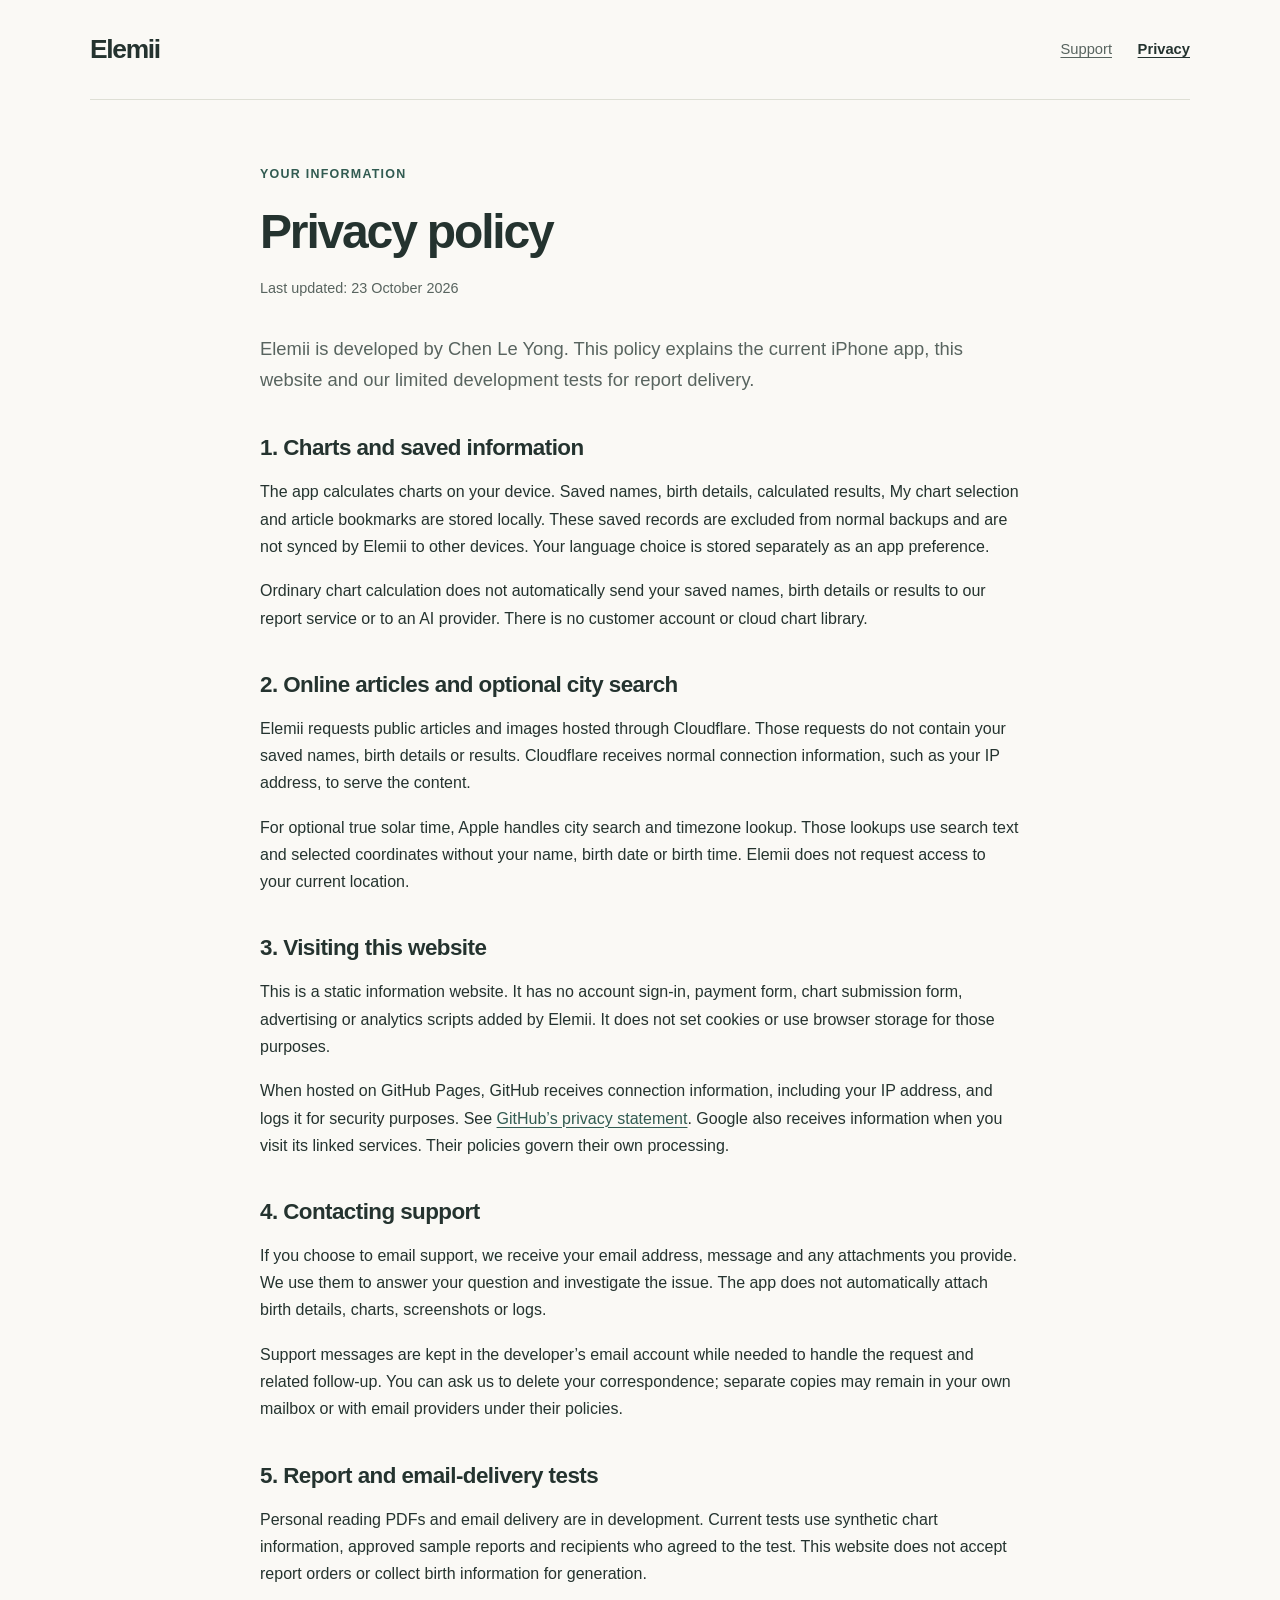
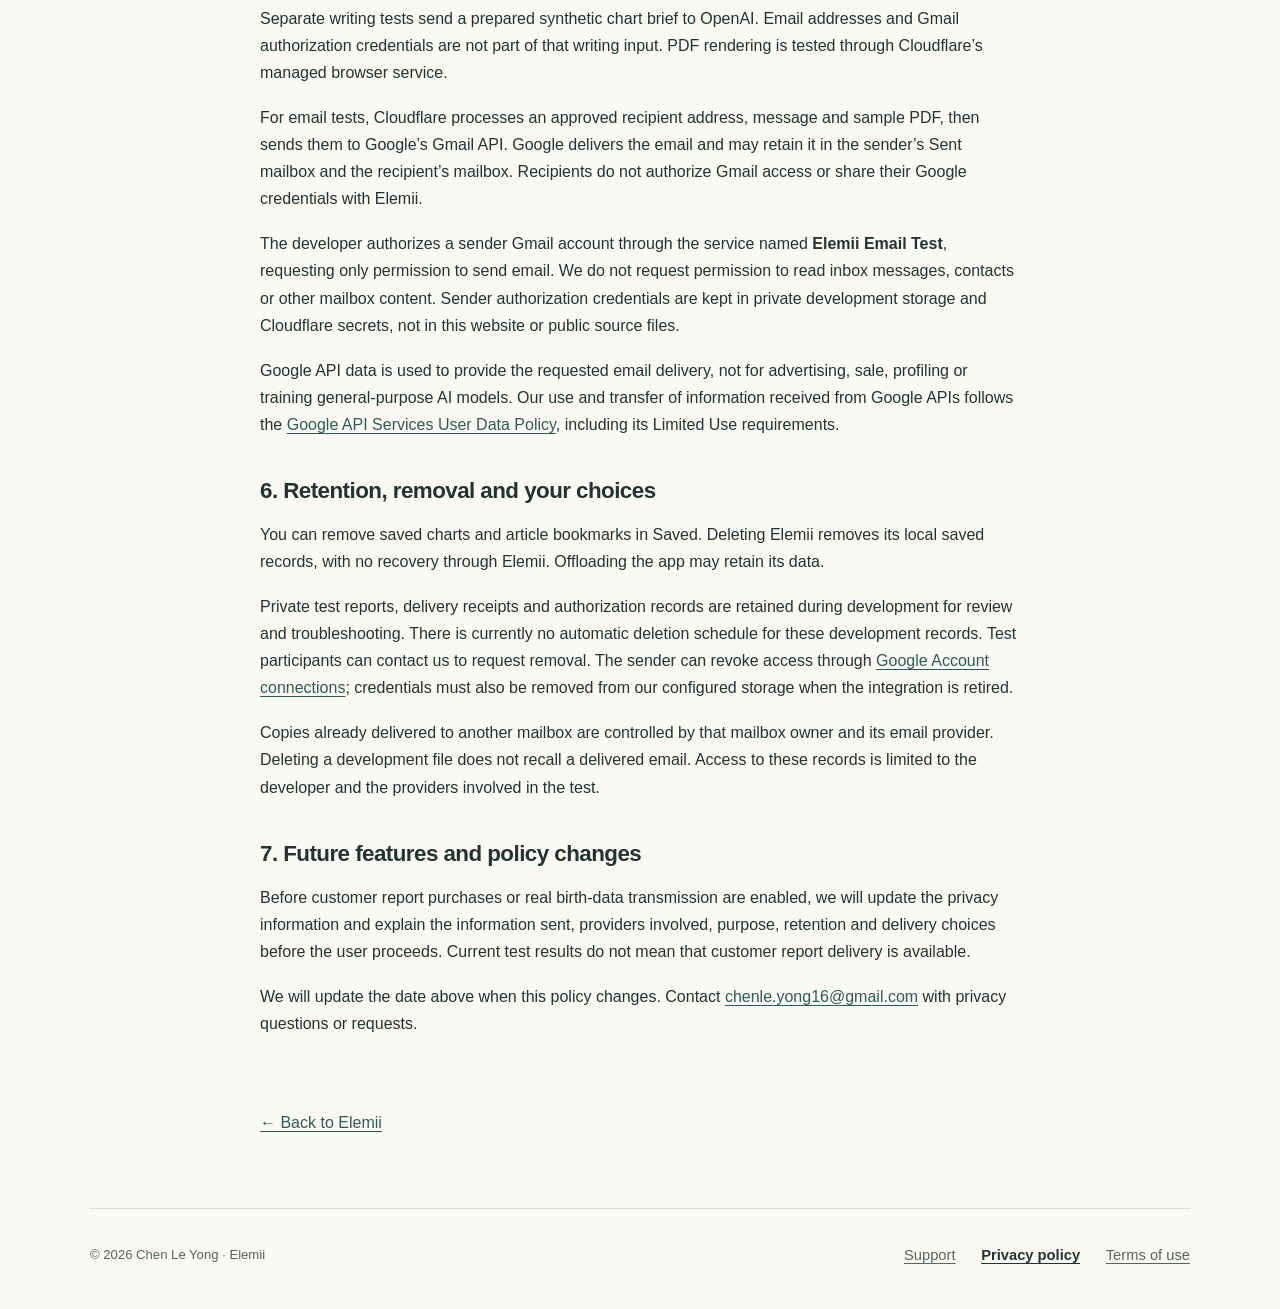
==== privacy.html @ 35e82c0c "Initial commit" ====
<!doctype html>
<html lang="en">
<head>
  <meta charset="utf-8">
  <meta name="viewport" content="width=device-width, initial-scale=1">
  <meta name="description" content="How Elemii handles local chart data, website visits, support messages and its development email-delivery tests.">
  <title>Privacy policy — Elemii</title>
  <link rel="stylesheet" href="styles.css">
</head>
<body>
  <a class="skip-link" href="#main">Skip to content</a>
  <header class="site-header"><a class="brand" href="index.html">Elemii</a><nav aria-label="Main navigation"><a href="support.html">Support</a><a href="privacy.html" aria-current="page">Privacy</a></nav></header>
  <main id="main" class="document">
    <p class="eyebrow">Your information</p><h1>Privacy policy</h1><p class="updated">Last updated: 23 October 2026</p>
    <p class="lead">Elemii is developed by Chen Le Yong. This policy explains the current iPhone app, this website and our limited development tests for report delivery.</p>
    <section><h2>1. Charts and saved information</h2><p>The app calculates charts on your device. Saved names, birth details, calculated results, My chart selection and article bookmarks are stored locally. These saved records are excluded from normal backups and are not synced by Elemii to other devices. Your language choice is stored separately as an app preference.</p><p>Ordinary chart calculation does not automatically send your saved names, birth details or results to our report service or to an AI provider. There is no customer account or cloud chart library.</p></section>
    <section><h2>2. Online articles and optional city search</h2><p>Elemii requests public articles and images hosted through Cloudflare. Those requests do not contain your saved names, birth details or results. Cloudflare receives normal connection information, such as your IP address, to serve the content.</p><p>For optional true solar time, Apple handles city search and timezone lookup. Those lookups use search text and selected coordinates without your name, birth date or birth time. Elemii does not request access to your current location.</p></section>
    <section><h2>3. Visiting this website</h2><p>This is a static information website. It has no account sign-in, payment form, chart submission form, advertising or analytics scripts added by Elemii. It does not set cookies or use browser storage for those purposes.</p><p>When hosted on GitHub Pages, GitHub receives connection information, including your IP address, and logs it for security purposes. See <a href="https://docs.github.com/en/site-policy/privacy-policies/github-general-privacy-statement">GitHub’s privacy statement</a>. Google also receives information when you visit its linked services. Their policies govern their own processing.</p></section>
    <section><h2>4. Contacting support</h2><p>If you choose to email support, we receive your email address, message and any attachments you provide. We use them to answer your question and investigate the issue. The app does not automatically attach birth details, charts, screenshots or logs.</p><p>Support messages are kept in the developer’s email account while needed to handle the request and related follow-up. You can ask us to delete your correspondence; separate copies may remain in your own mailbox or with email providers under their policies.</p></section>
    <section id="report-tests"><h2>5. Report and email-delivery tests</h2><p>Personal reading PDFs and email delivery are in development. Current tests use synthetic chart information, approved sample reports and recipients who agreed to the test. This website does not accept report orders or collect birth information for generation.</p><p>Separate writing tests send a prepared synthetic chart brief to OpenAI. Email addresses and Gmail authorization credentials are not part of that writing input. PDF rendering is tested through Cloudflare’s managed browser service.</p><p>For email tests, Cloudflare processes an approved recipient address, message and sample PDF, then sends them to Google’s Gmail API. Google delivers the email and may retain it in the sender’s Sent mailbox and the recipient’s mailbox. Recipients do not authorize Gmail access or share their Google credentials with Elemii.</p><p>The developer authorizes a sender Gmail account through the service named <strong>Elemii Email Test</strong>, requesting only permission to send email. We do not request permission to read inbox messages, contacts or other mailbox content. Sender authorization credentials are kept in private development storage and Cloudflare secrets, not in this website or public source files.</p><p>Google API data is used to provide the requested email delivery, not for advertising, sale, profiling or training general-purpose AI models. Our use and transfer of information received from Google APIs follows the <a href="https://developers.google.com/terms/api-services-user-data-policy">Google API Services User Data Policy</a>, including its Limited Use requirements.</p></section>
    <section><h2>6. Retention, removal and your choices</h2><p>You can remove saved charts and article bookmarks in Saved. Deleting Elemii removes its local saved records, with no recovery through Elemii. Offloading the app may retain its data.</p><p>Private test reports, delivery receipts and authorization records are retained during development for review and troubleshooting. There is currently no automatic deletion schedule for these development records. Test participants can contact us to request removal. The sender can revoke access through <a href="https://myaccount.google.com/connections">Google Account connections</a>; credentials must also be removed from our configured storage when the integration is retired.</p><p>Copies already delivered to another mailbox are controlled by that mailbox owner and its email provider. Deleting a development file does not recall a delivered email. Access to these records is limited to the developer and the providers involved in the test.</p></section>
    <section><h2>7. Future features and policy changes</h2><p>Before customer report purchases or real birth-data transmission are enabled, we will update the privacy information and explain the information sent, providers involved, purpose, retention and delivery choices before the user proceeds. Current test results do not mean that customer report delivery is available.</p><p>We will update the date above when this policy changes. Contact <a href="mailto:chenle.yong16@gmail.com">chenle.yong16@gmail.com</a> with privacy questions or requests.</p></section>
    <a class="back-link" href="index.html">← Back to Elemii</a>
  </main>
  <footer class="site-footer"><span>© 2026 Chen Le Yong · Elemii</span><nav aria-label="Footer"><a href="support.html">Support</a><a href="privacy.html" aria-current="page">Privacy policy</a><a href="terms.html">Terms of use</a></nav></footer>
</body>
</html>
---- styles.css ----
:root {
  color-scheme: light;
  --paper: #faf9f5;
  --ink: #24332f;
  --muted: #58645f;
  --line: #dedfd5;
  --accent: #315b51;
  --tint: #eef1e9;
}
* { box-sizing: border-box; }
html { scroll-padding-top: 2rem; }
body { margin: 0; background: var(--paper); color: var(--ink); font: 1rem/1.7 -apple-system, BlinkMacSystemFont, "Segoe UI", sans-serif; }
a { color: var(--accent); text-underline-offset: .2em; text-decoration-thickness: 1px; }
a:hover { text-decoration-thickness: 2px; }
a:focus-visible { outline: 3px solid var(--accent); outline-offset: 5px; border-radius: 3px; }
.site-header, main, .site-footer { width: min(1100px, calc(100% - 4rem)); margin-inline: auto; }
.site-header { display: flex; align-items: center; justify-content: space-between; min-height: 100px; gap: 1.5rem; border-bottom: 1px solid var(--line); }
.brand { display: inline-flex; align-items: center; gap: 1.1rem; color: var(--ink); font-size: 1.65rem; font-weight: 650; letter-spacing: -.05em; text-decoration: none; }
nav { display: flex; align-items: center; flex-wrap: wrap; gap: 1.6rem; }
nav a { display: inline-flex; align-items: center; min-height: 44px; color: var(--muted); font-size: .92rem; }
nav a[aria-current="page"] { color: var(--ink); font-weight: 650; }
.element-dots { display: flex; gap: 4px; }
.element-dots i { width: 7px; height: 7px; border-radius: 50%; background: #68866b; }
.element-dots i:nth-child(2) { background: #bc6960; }
.element-dots i:nth-child(3) { background: #b29154; }
.element-dots i:nth-child(4) { background: #959fa7; }
.element-dots i:nth-child(5) { background: #5c7f9e; }
.hero { padding: 6rem 0; max-width: 870px; }
.eyebrow { color: var(--accent); font-size: .78rem; font-weight: 650; letter-spacing: .1em; text-transform: uppercase; }
h1, h2, h3 { line-height: 1.2; text-wrap: balance; }
h1 { margin: 1rem 0 1.5rem; font-size: clamp(2.3rem, 5.1vw, 4rem); font-weight: 550; letter-spacing: -.045em; }
h2 { font-size: clamp(1.45rem, 2.5vw, 2rem); font-weight: 550; letter-spacing: -.025em; }
h3 { font-size: 1.18rem; font-weight: 600; }
p { margin: 0 0 1.1rem; }
.lead { max-width: 710px; color: var(--muted); font-size: 1.15rem; }
.button { display: inline-flex; justify-content: center; align-items: center; gap: 1.5rem; min-height: 48px; padding: .7rem 1.3rem; margin-top: .8rem; border: 1px solid var(--accent); border-radius: 8px; background: var(--accent); color: white; font-size: .94rem; font-weight: 550; text-decoration: none; }
.button:hover { background: #24473f; }
.button.secondary { margin: 0; background: transparent; color: var(--accent); }
.button.secondary:hover { background: #e3e8dc; }
main > section { margin-bottom: 4rem; }
.cards { display: grid; grid-template-columns: repeat(3, 1fr); gap: 1rem; margin-top: 2rem; }
.card { padding: 1.7rem; border: 1px solid var(--line); border-radius: 12px; background: #fffefa; }
.card p { margin-bottom: 0; color: var(--muted); font-size: .96rem; }
.number { color: var(--accent); font-size: .8rem; letter-spacing: .06em; }
.note { padding: 2rem 2.3rem; border-radius: 12px; background: var(--tint); }
.note h2 { margin-top: 0; }
.note p:last-child { margin-bottom: 0; }
.split { display: grid; grid-template-columns: 1fr 1.5fr; gap: 3.5rem; padding-block: 1rem; }
.split h2 { margin-top: .6rem; }
.split > div:last-child { padding-top: 1rem; }
.contact-strip { display: flex; justify-content: space-between; align-items: center; gap: 2rem; padding: 2rem 0; border-top: 1px solid var(--line); }
.contact-strip h2 { margin-top: 0; margin-bottom: .5rem; }
.contact-strip p { margin-bottom: 0; color: var(--muted); }
.site-footer { display: flex; justify-content: space-between; align-items: center; flex-wrap: wrap; gap: 1rem; padding-block: 1.5rem 2rem; border-top: 1px solid var(--line); font-size: .82rem; color: var(--muted); }
.document { max-width: 760px; padding-block: 4rem; }
.document h1 { font-size: clamp(2.3rem, 5vw, 3rem); }
.document section { margin-block: 2.5rem; }
.document h2 { font-size: 1.4rem; margin-bottom: 1rem; }
.document .note { margin-block: 2rem; }
.updated { color: var(--muted); font-size: .9rem; margin-top: -.5rem; margin-bottom: 2rem; }
.email-link { font-size: 1.15rem; overflow-wrap: anywhere; }
.back-link { display: inline-block; margin-top: 1.5rem; padding-block: .5rem; }
.skip-link { position: absolute; top: -100px; left: 1rem; padding: .7rem 1rem; background: white; z-index: 2; }
.skip-link:focus { top: 1rem; }
@media (max-width: 700px) {
  .site-header, main, .site-footer { width: calc(100% - 2.5rem); }
  .site-header { min-height: 84px; gap: .75rem; }
  .brand { gap: .7rem; font-size: 1.4rem; }
  .site-header nav { gap: 1rem; }
  .hero { padding: 3.5rem 0 2rem; }
  .cards, .split { grid-template-columns: 1fr; }
  .split { gap: .3rem; }
  .card { padding: 1.4rem; }
  .note { padding: 1.5rem; }
  main > section { margin-bottom: 2.5rem; }
  .contact-strip { align-items: flex-start; flex-direction: column; gap: 1rem; }
  .document { padding-block: 2.5rem; }
  .site-footer { align-items: flex-start; flex-direction: column; }
  .site-footer nav { gap: 1.2rem; }
}
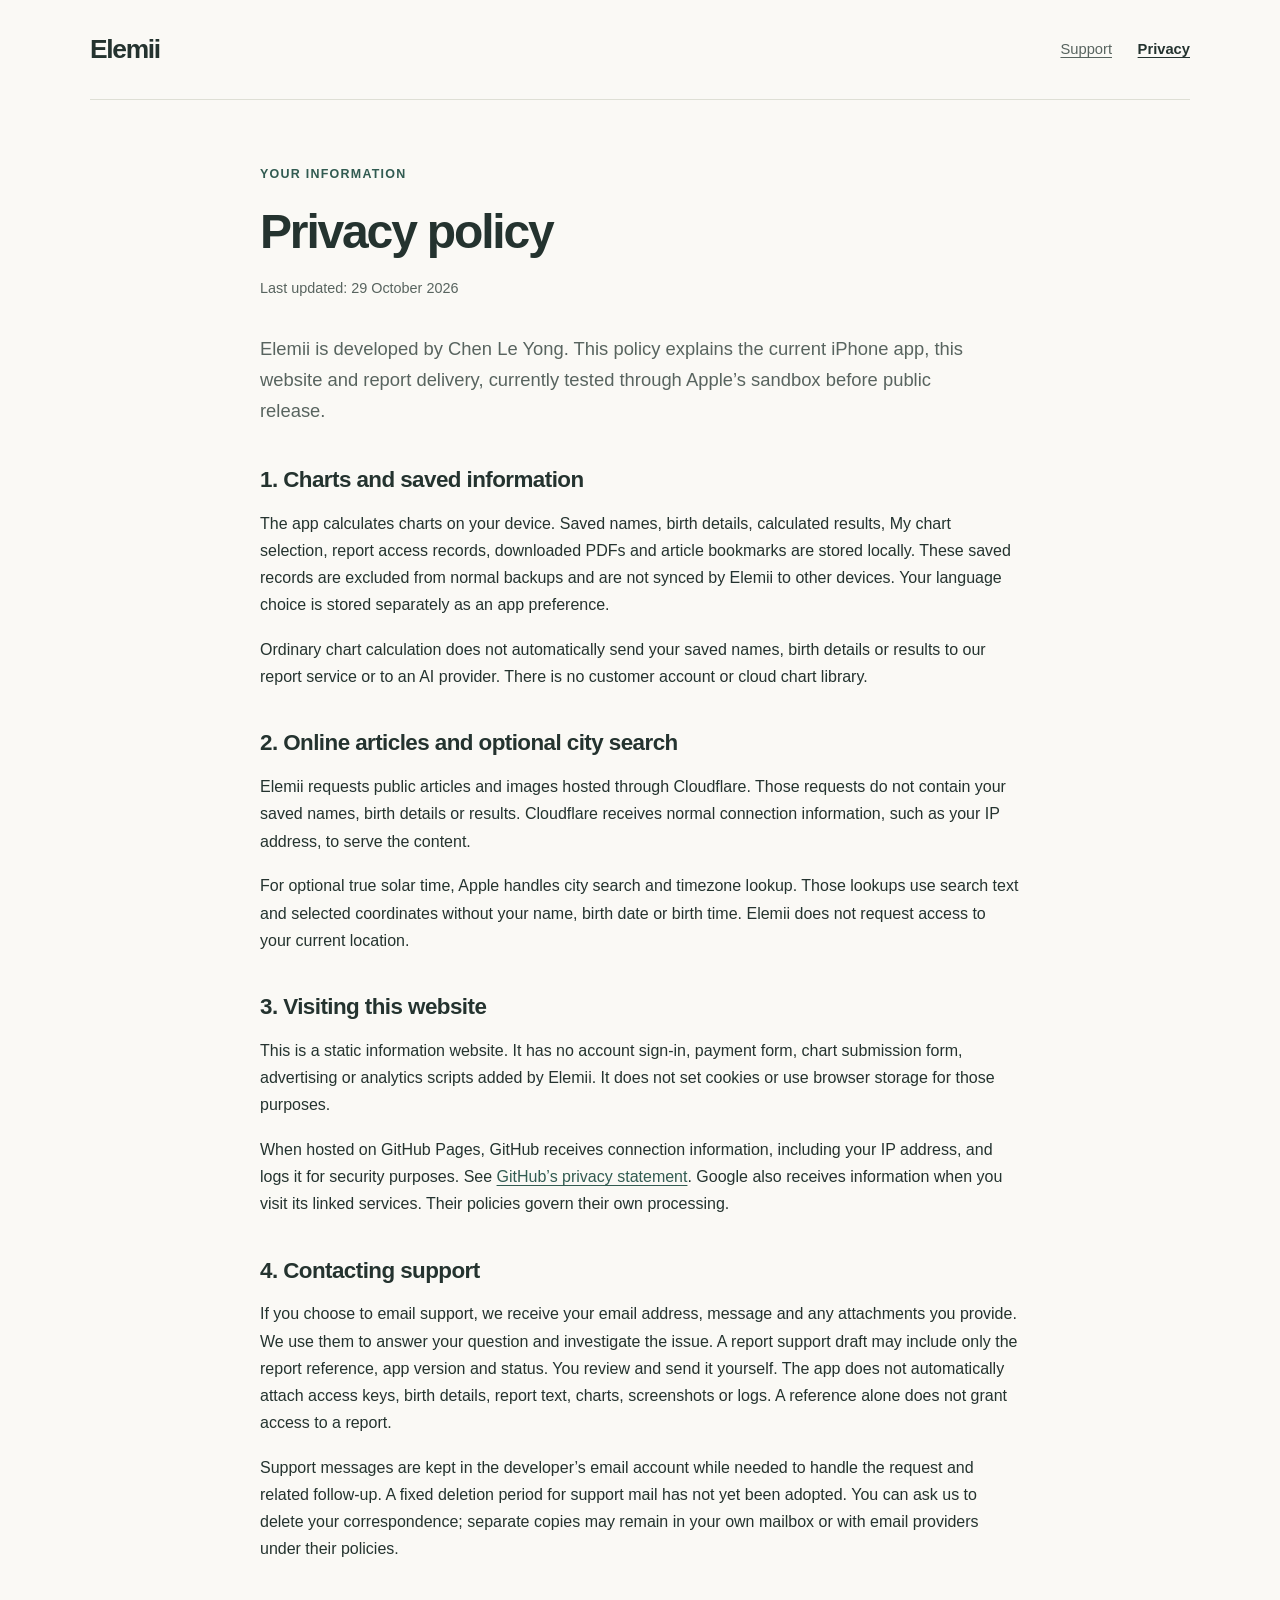
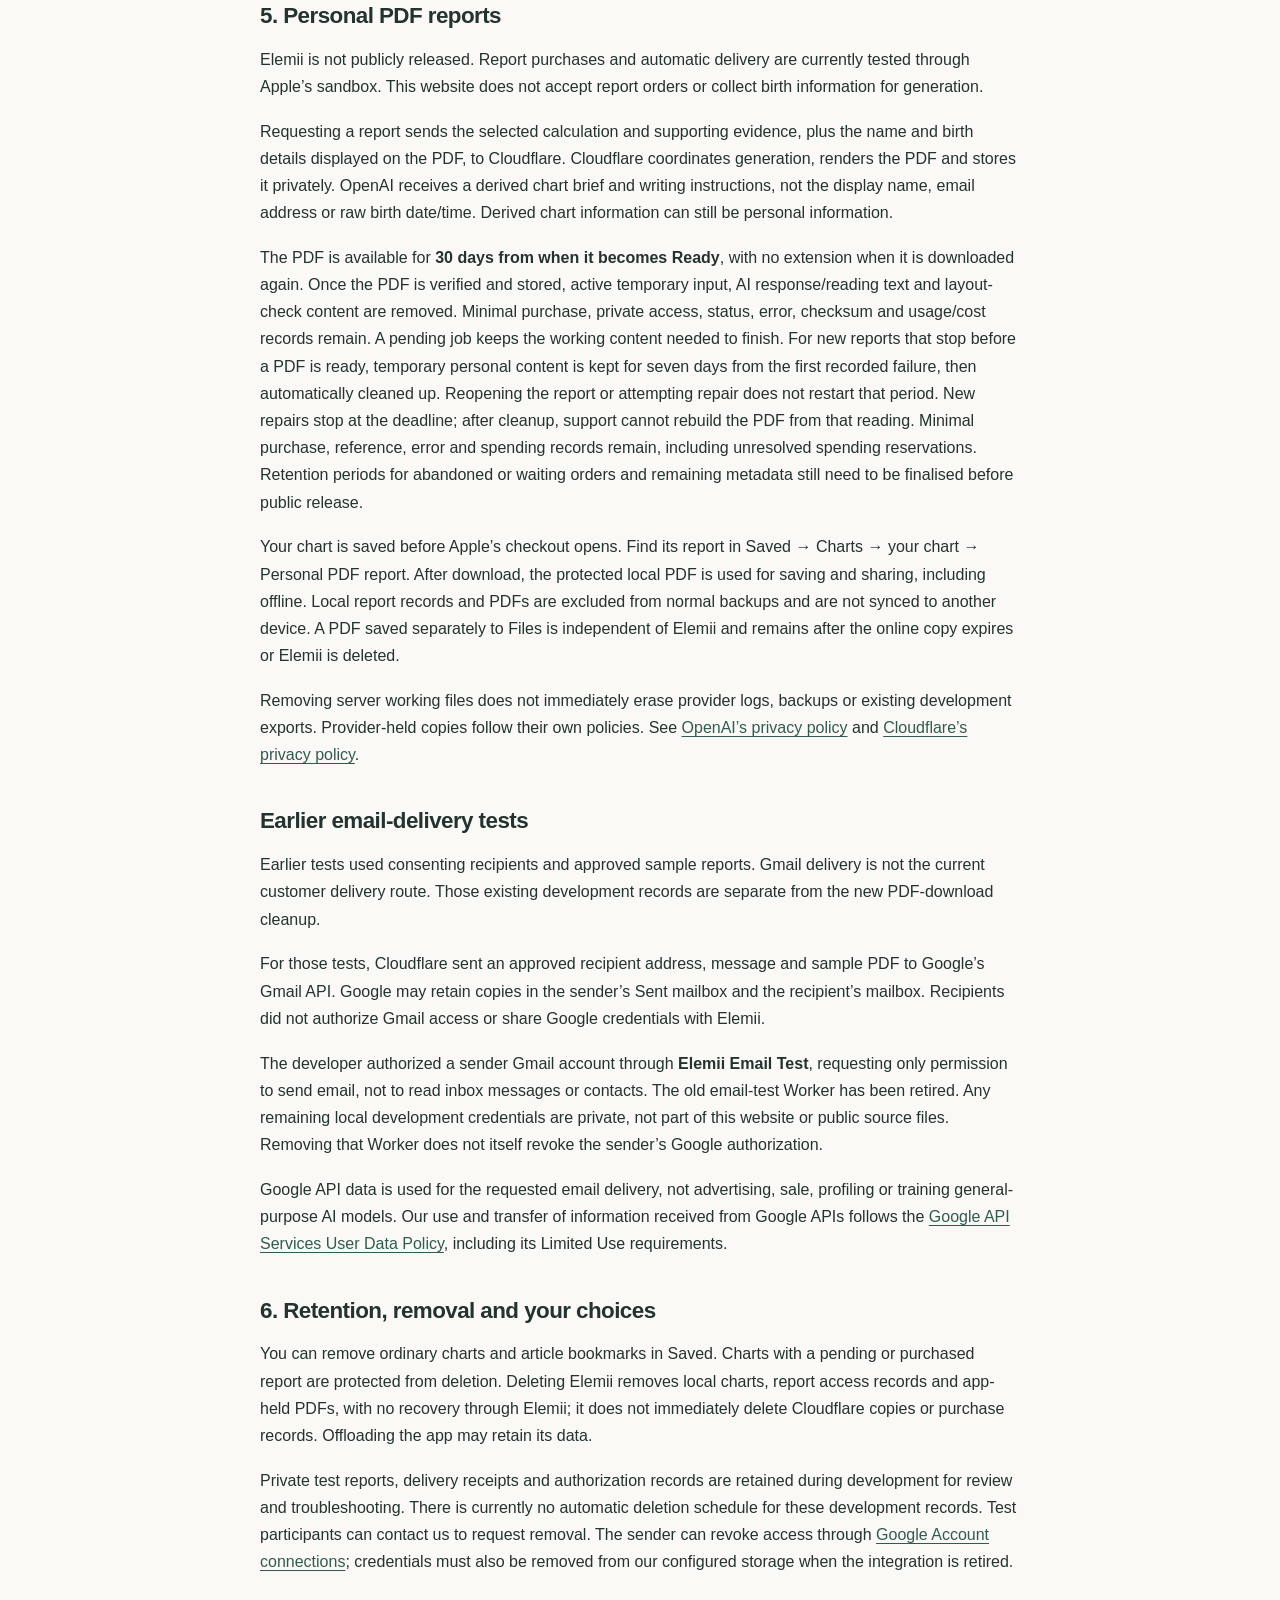
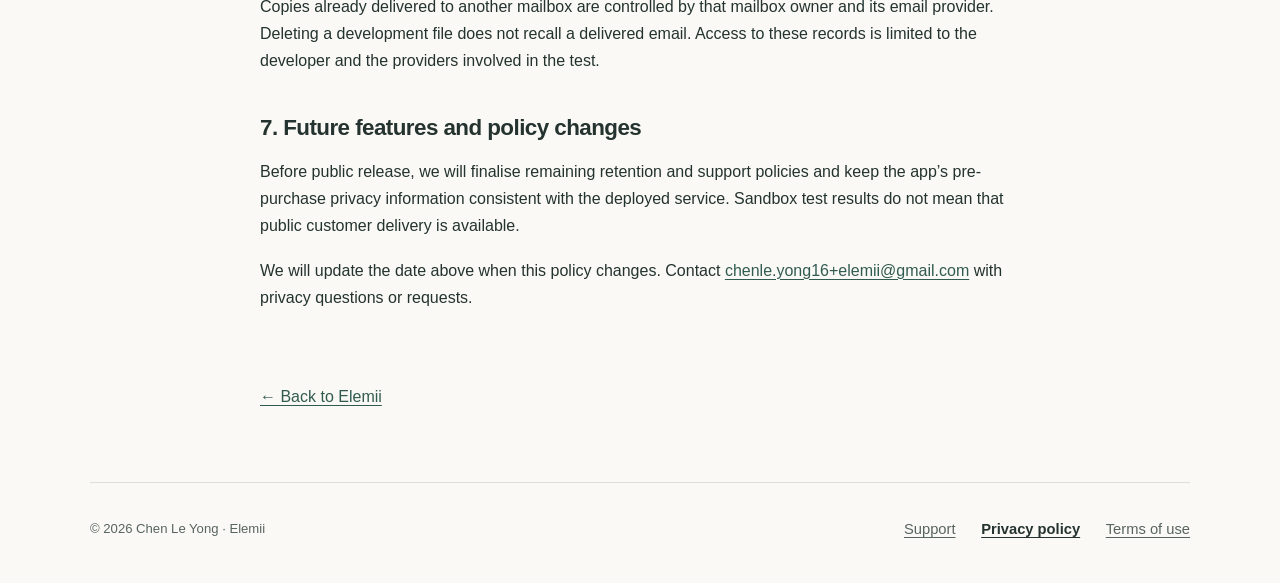
==== commit 35d3968b: "update refund related stuff" ====
--- a/privacy.html
+++ b/privacy.html
@@ -3,7 +3,7 @@
 <head>
   <meta charset="utf-8">
   <meta name="viewport" content="width=device-width, initial-scale=1">
-  <meta name="description" content="How Elemii handles local chart data, website visits, support messages and its development email-delivery tests.">
+  <meta name="description" content="How Elemii handles local chart data, PDF reports, support messages and website visits.">
   <title>Privacy policy — Elemii</title>
   <link rel="stylesheet" href="styles.css">
 </head>
@@ -11,15 +11,16 @@
   <a class="skip-link" href="#main">Skip to content</a>
   <header class="site-header"><a class="brand" href="index.html">Elemii</a><nav aria-label="Main navigation"><a href="support.html">Support</a><a href="privacy.html" aria-current="page">Privacy</a></nav></header>
   <main id="main" class="document">
-    <p class="eyebrow">Your information</p><h1>Privacy policy</h1><p class="updated">Last updated: 23 October 2026</p>
-    <p class="lead">Elemii is developed by Chen Le Yong. This policy explains the current iPhone app, this website and our limited development tests for report delivery.</p>
-    <section><h2>1. Charts and saved information</h2><p>The app calculates charts on your device. Saved names, birth details, calculated results, My chart selection and article bookmarks are stored locally. These saved records are excluded from normal backups and are not synced by Elemii to other devices. Your language choice is stored separately as an app preference.</p><p>Ordinary chart calculation does not automatically send your saved names, birth details or results to our report service or to an AI provider. There is no customer account or cloud chart library.</p></section>
+    <p class="eyebrow">Your information</p><h1>Privacy policy</h1><p class="updated">Last updated: 29 October 2026</p>
+    <p class="lead">Elemii is developed by Chen Le Yong. This policy explains the current iPhone app, this website and report delivery, currently tested through Apple’s sandbox before public release.</p>
+    <section><h2>1. Charts and saved information</h2><p>The app calculates charts on your device. Saved names, birth details, calculated results, My chart selection, report access records, downloaded PDFs and article bookmarks are stored locally. These saved records are excluded from normal backups and are not synced by Elemii to other devices. Your language choice is stored separately as an app preference.</p><p>Ordinary chart calculation does not automatically send your saved names, birth details or results to our report service or to an AI provider. There is no customer account or cloud chart library.</p></section>
     <section><h2>2. Online articles and optional city search</h2><p>Elemii requests public articles and images hosted through Cloudflare. Those requests do not contain your saved names, birth details or results. Cloudflare receives normal connection information, such as your IP address, to serve the content.</p><p>For optional true solar time, Apple handles city search and timezone lookup. Those lookups use search text and selected coordinates without your name, birth date or birth time. Elemii does not request access to your current location.</p></section>
     <section><h2>3. Visiting this website</h2><p>This is a static information website. It has no account sign-in, payment form, chart submission form, advertising or analytics scripts added by Elemii. It does not set cookies or use browser storage for those purposes.</p><p>When hosted on GitHub Pages, GitHub receives connection information, including your IP address, and logs it for security purposes. See <a href="https://docs.github.com/en/site-policy/privacy-policies/github-general-privacy-statement">GitHub’s privacy statement</a>. Google also receives information when you visit its linked services. Their policies govern their own processing.</p></section>
-    <section><h2>4. Contacting support</h2><p>If you choose to email support, we receive your email address, message and any attachments you provide. We use them to answer your question and investigate the issue. The app does not automatically attach birth details, charts, screenshots or logs.</p><p>Support messages are kept in the developer’s email account while needed to handle the request and related follow-up. You can ask us to delete your correspondence; separate copies may remain in your own mailbox or with email providers under their policies.</p></section>
-    <section id="report-tests"><h2>5. Report and email-delivery tests</h2><p>Personal reading PDFs and email delivery are in development. Current tests use synthetic chart information, approved sample reports and recipients who agreed to the test. This website does not accept report orders or collect birth information for generation.</p><p>Separate writing tests send a prepared synthetic chart brief to OpenAI. Email addresses and Gmail authorization credentials are not part of that writing input. PDF rendering is tested through Cloudflare’s managed browser service.</p><p>For email tests, Cloudflare processes an approved recipient address, message and sample PDF, then sends them to Google’s Gmail API. Google delivers the email and may retain it in the sender’s Sent mailbox and the recipient’s mailbox. Recipients do not authorize Gmail access or share their Google credentials with Elemii.</p><p>The developer authorizes a sender Gmail account through the service named <strong>Elemii Email Test</strong>, requesting only permission to send email. We do not request permission to read inbox messages, contacts or other mailbox content. Sender authorization credentials are kept in private development storage and Cloudflare secrets, not in this website or public source files.</p><p>Google API data is used to provide the requested email delivery, not for advertising, sale, profiling or training general-purpose AI models. Our use and transfer of information received from Google APIs follows the <a href="https://developers.google.com/terms/api-services-user-data-policy">Google API Services User Data Policy</a>, including its Limited Use requirements.</p></section>
-    <section><h2>6. Retention, removal and your choices</h2><p>You can remove saved charts and article bookmarks in Saved. Deleting Elemii removes its local saved records, with no recovery through Elemii. Offloading the app may retain its data.</p><p>Private test reports, delivery receipts and authorization records are retained during development for review and troubleshooting. There is currently no automatic deletion schedule for these development records. Test participants can contact us to request removal. The sender can revoke access through <a href="https://myaccount.google.com/connections">Google Account connections</a>; credentials must also be removed from our configured storage when the integration is retired.</p><p>Copies already delivered to another mailbox are controlled by that mailbox owner and its email provider. Deleting a development file does not recall a delivered email. Access to these records is limited to the developer and the providers involved in the test.</p></section>
-    <section><h2>7. Future features and policy changes</h2><p>Before customer report purchases or real birth-data transmission are enabled, we will update the privacy information and explain the information sent, providers involved, purpose, retention and delivery choices before the user proceeds. Current test results do not mean that customer report delivery is available.</p><p>We will update the date above when this policy changes. Contact <a href="mailto:chenle.yong16@gmail.com">chenle.yong16@gmail.com</a> with privacy questions or requests.</p></section>
+    <section><h2>4. Contacting support</h2><p>If you choose to email support, we receive your email address, message and any attachments you provide. We use them to answer your question and investigate the issue. A report support draft may include only the report reference, app version and status. You review and send it yourself. The app does not automatically attach access keys, birth details, report text, charts, screenshots or logs. A reference alone does not grant access to a report.</p><p>Support messages are kept in the developer’s email account while needed to handle the request and related follow-up. A fixed deletion period for support mail has not yet been adopted. You can ask us to delete your correspondence; separate copies may remain in your own mailbox or with email providers under their policies.</p></section>
+    <section id="report-tests"><h2>5. Personal PDF reports</h2><p>Elemii is not publicly released. Report purchases and automatic delivery are currently tested through Apple’s sandbox. This website does not accept report orders or collect birth information for generation.</p><p>Requesting a report sends the selected calculation and supporting evidence, plus the name and birth details displayed on the PDF, to Cloudflare. Cloudflare coordinates generation, renders the PDF and stores it privately. OpenAI receives a derived chart brief and writing instructions, not the display name, email address or raw birth date/time. Derived chart information can still be personal information.</p><p>The PDF is available for <strong>30 days from when it becomes Ready</strong>, with no extension when it is downloaded again. Once the PDF is verified and stored, active temporary input, AI response/reading text and layout-check content are removed. Minimal purchase, private access, status, error, checksum and usage/cost records remain. A pending job keeps the working content needed to finish. For new reports that stop before a PDF is ready, temporary personal content is kept for seven days from the first recorded failure, then automatically cleaned up. Reopening the report or attempting repair does not restart that period. New repairs stop at the deadline; after cleanup, support cannot rebuild the PDF from that reading. Minimal purchase, reference, error and spending records remain, including unresolved spending reservations. Retention periods for abandoned or waiting orders and remaining metadata still need to be finalised before public release.</p><p>Your chart is saved before Apple’s checkout opens. Find its report in Saved → Charts → your chart → Personal PDF report. After download, the protected local PDF is used for saving and sharing, including offline. Local report records and PDFs are excluded from normal backups and are not synced to another device. A PDF saved separately to Files is independent of Elemii and remains after the online copy expires or Elemii is deleted.</p><p>Removing server working files does not immediately erase provider logs, backups or existing development exports. Provider-held copies follow their own policies. See <a href="https://openai.com/policies/privacy-policy/">OpenAI’s privacy policy</a> and <a href="https://www.cloudflare.com/privacypolicy/">Cloudflare’s privacy policy</a>.</p></section>
+    <section><h2>Earlier email-delivery tests</h2><p>Earlier tests used consenting recipients and approved sample reports. Gmail delivery is not the current customer delivery route. Those existing development records are separate from the new PDF-download cleanup.</p><p>For those tests, Cloudflare sent an approved recipient address, message and sample PDF to Google’s Gmail API. Google may retain copies in the sender’s Sent mailbox and the recipient’s mailbox. Recipients did not authorize Gmail access or share Google credentials with Elemii.</p><p>The developer authorized a sender Gmail account through <strong>Elemii Email Test</strong>, requesting only permission to send email, not to read inbox messages or contacts. The old email-test Worker has been retired. Any remaining local development credentials are private, not part of this website or public source files. Removing that Worker does not itself revoke the sender’s Google authorization.</p><p>Google API data is used for the requested email delivery, not advertising, sale, profiling or training general-purpose AI models. Our use and transfer of information received from Google APIs follows the <a href="https://developers.google.com/terms/api-services-user-data-policy">Google API Services User Data Policy</a>, including its Limited Use requirements.</p></section>
+    <section><h2>6. Retention, removal and your choices</h2><p>You can remove ordinary charts and article bookmarks in Saved. Charts with a pending or purchased report are protected from deletion. Deleting Elemii removes local charts, report access records and app-held PDFs, with no recovery through Elemii; it does not immediately delete Cloudflare copies or purchase records. Offloading the app may retain its data.</p><p>Private test reports, delivery receipts and authorization records are retained during development for review and troubleshooting. There is currently no automatic deletion schedule for these development records. Test participants can contact us to request removal. The sender can revoke access through <a href="https://myaccount.google.com/connections">Google Account connections</a>; credentials must also be removed from our configured storage when the integration is retired.</p><p>Copies already delivered to another mailbox are controlled by that mailbox owner and its email provider. Deleting a development file does not recall a delivered email. Access to these records is limited to the developer and the providers involved in the test.</p></section>
+    <section><h2>7. Future features and policy changes</h2><p>Before public release, we will finalise remaining retention and support policies and keep the app’s pre-purchase privacy information consistent with the deployed service. Sandbox test results do not mean that public customer delivery is available.</p><p>We will update the date above when this policy changes. Contact <a href="mailto:chenle.yong16+elemii@gmail.com">chenle.yong16+elemii@gmail.com</a> with privacy questions or requests.</p></section>
     <a class="back-link" href="index.html">← Back to Elemii</a>
   </main>
   <footer class="site-footer"><span>© 2026 Chen Le Yong · Elemii</span><nav aria-label="Footer"><a href="support.html">Support</a><a href="privacy.html" aria-current="page">Privacy policy</a><a href="terms.html">Terms of use</a></nav></footer>
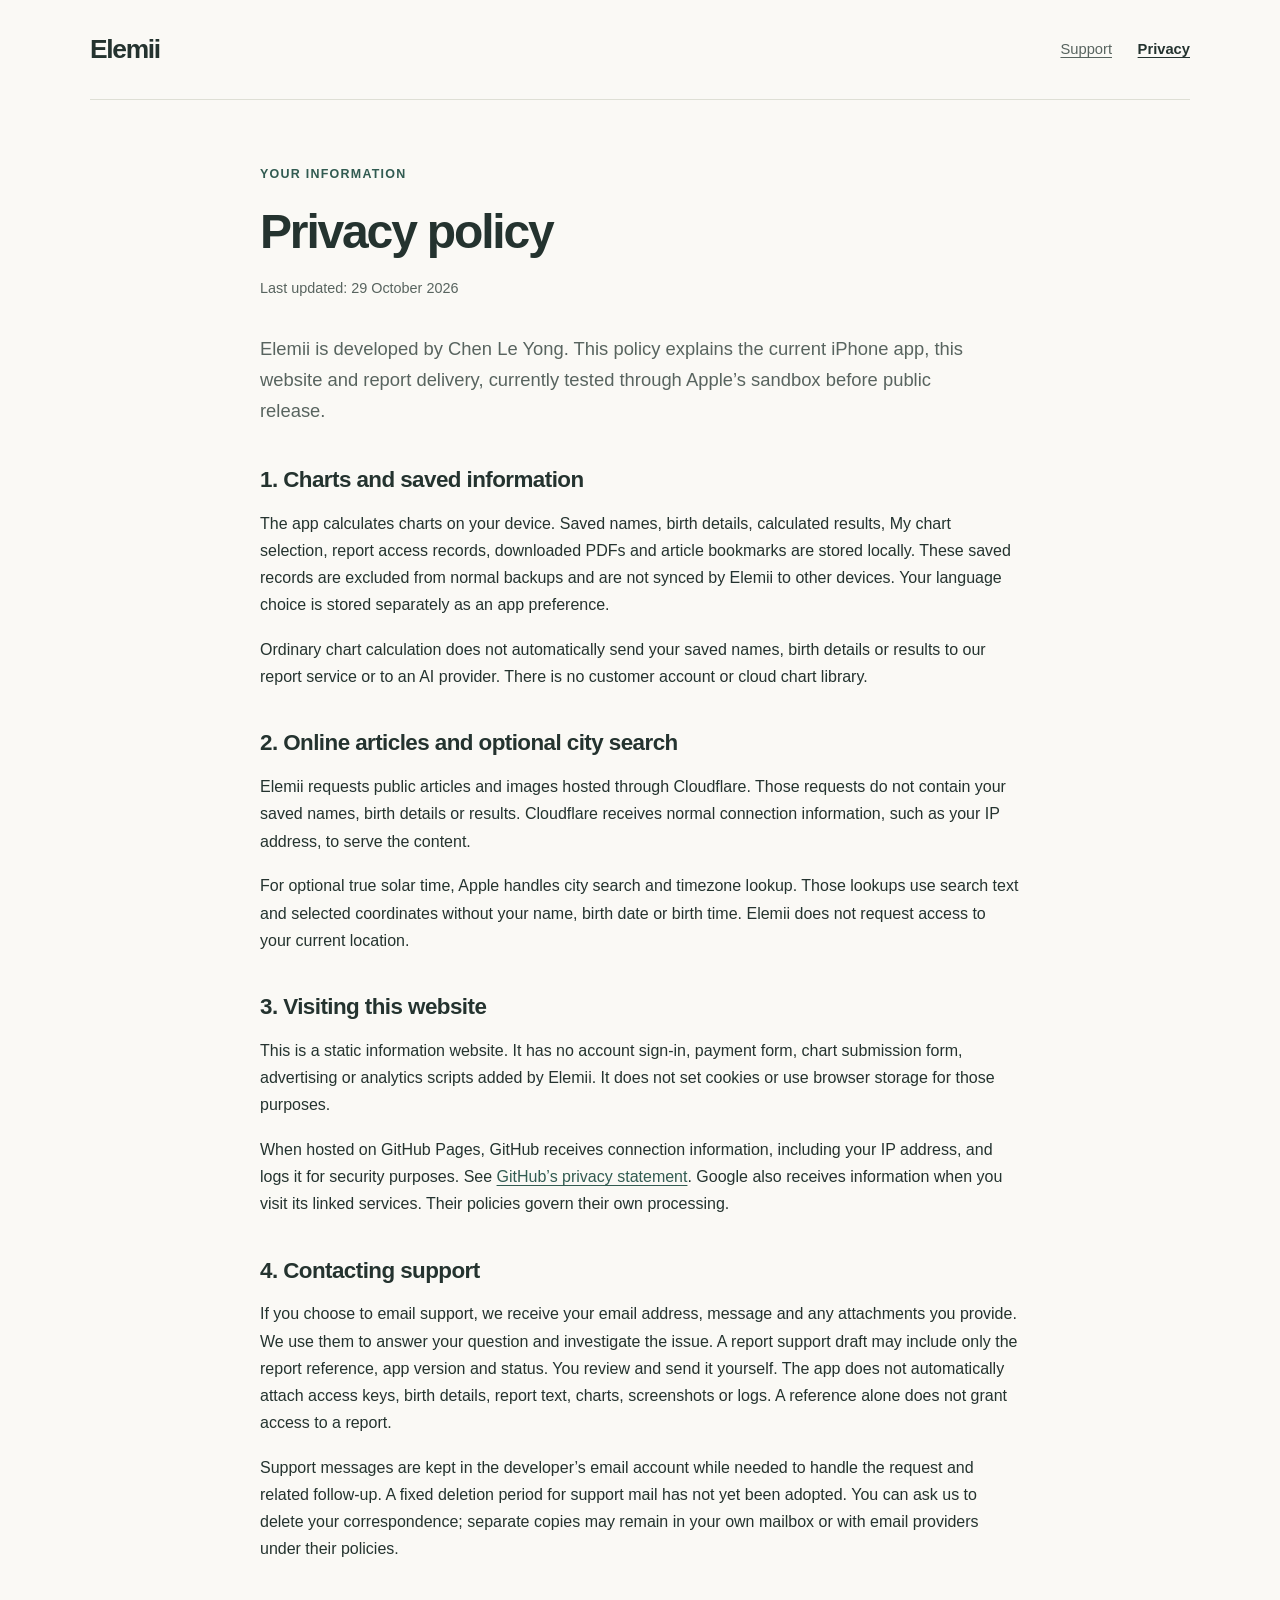
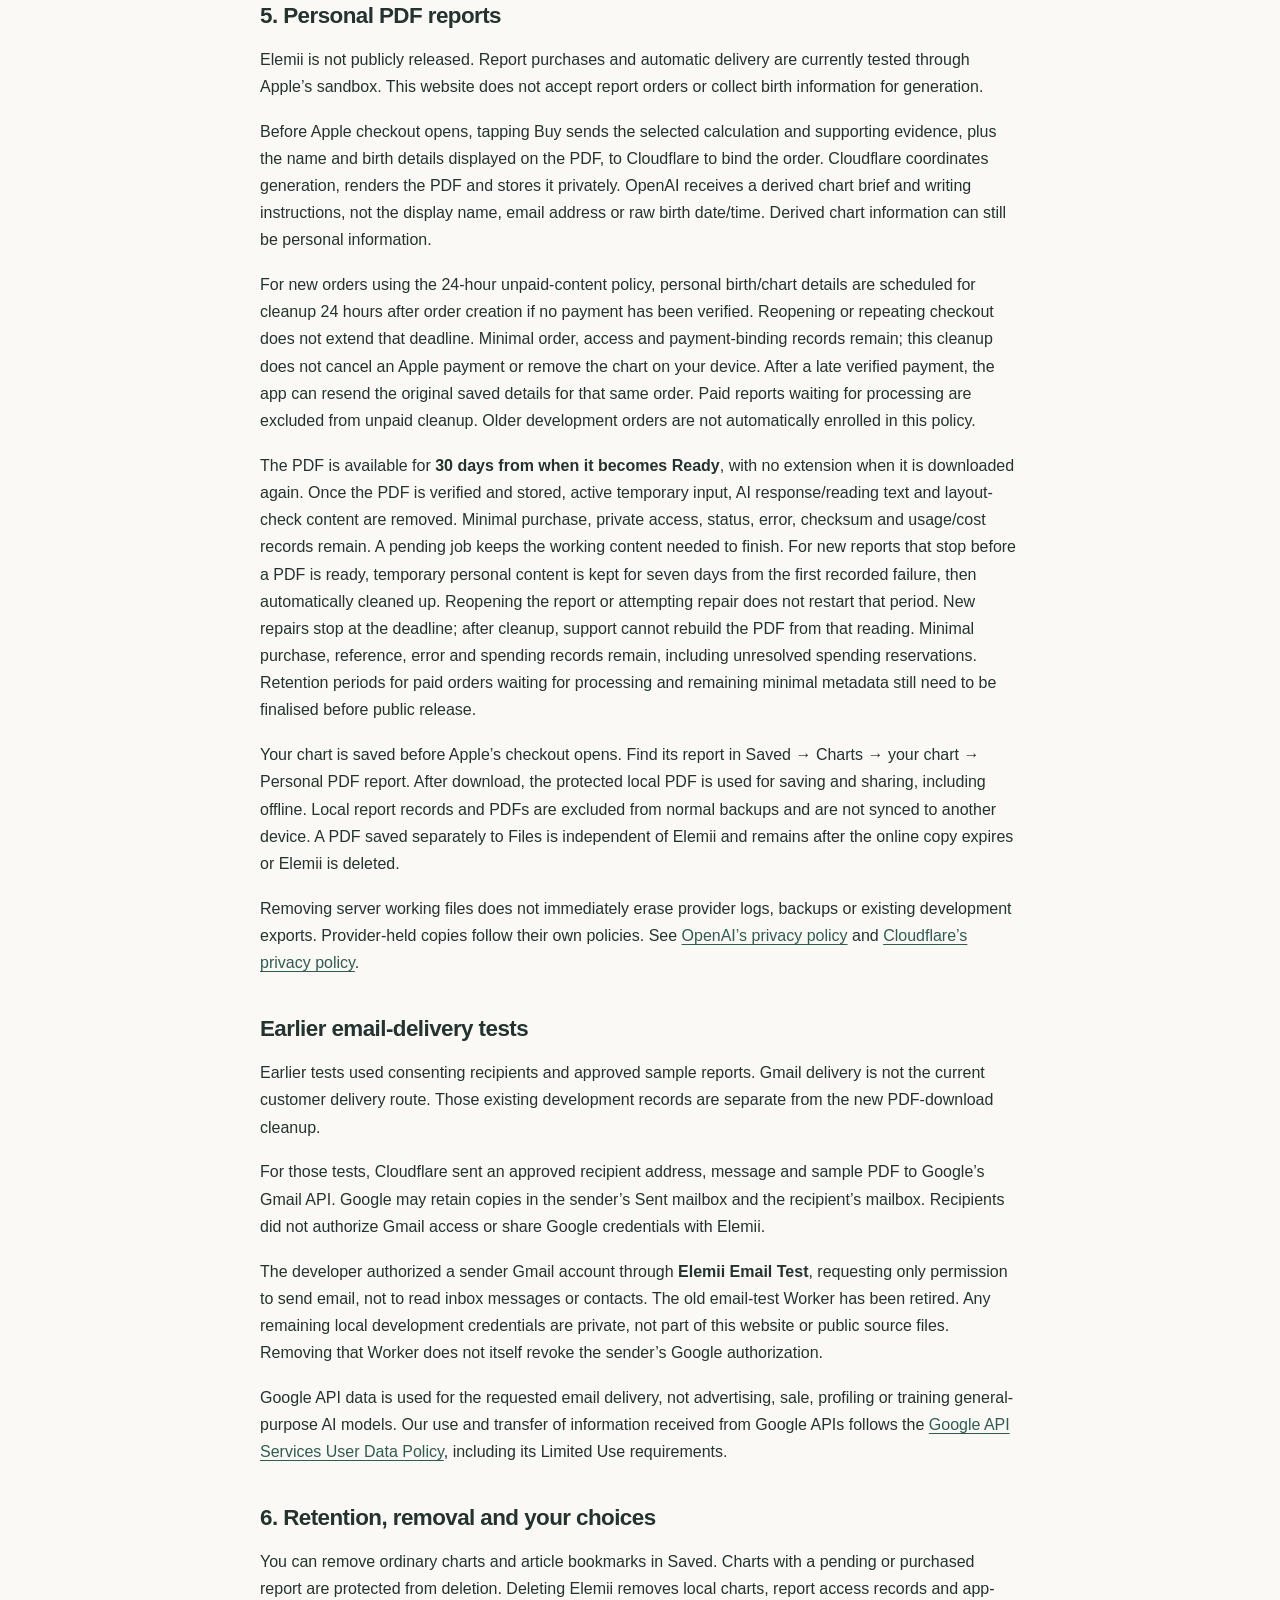
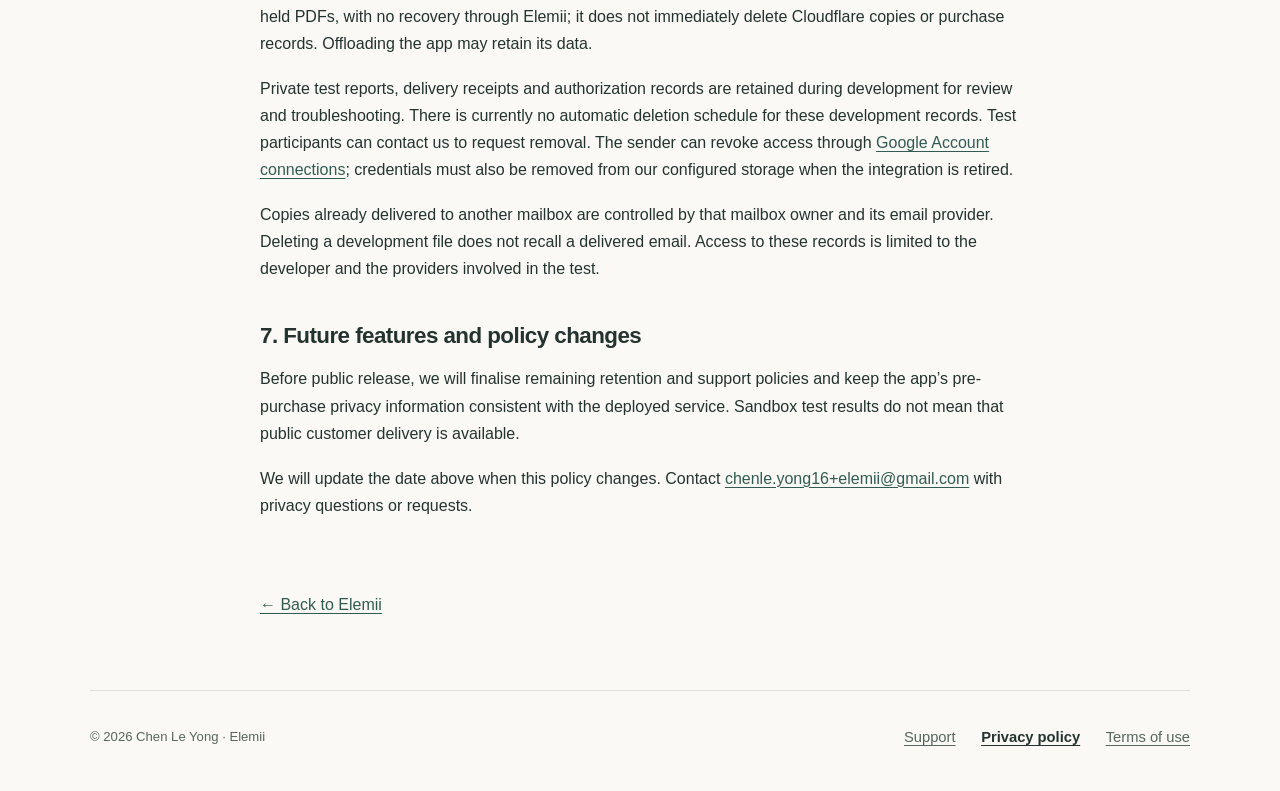
==== commit 311bb332: "Document 24-hour unpaid checkout data retention" ====
--- a/privacy.html
+++ b/privacy.html
@@ -17,7 +17,7 @@
     <section><h2>2. Online articles and optional city search</h2><p>Elemii requests public articles and images hosted through Cloudflare. Those requests do not contain your saved names, birth details or results. Cloudflare receives normal connection information, such as your IP address, to serve the content.</p><p>For optional true solar time, Apple handles city search and timezone lookup. Those lookups use search text and selected coordinates without your name, birth date or birth time. Elemii does not request access to your current location.</p></section>
     <section><h2>3. Visiting this website</h2><p>This is a static information website. It has no account sign-in, payment form, chart submission form, advertising or analytics scripts added by Elemii. It does not set cookies or use browser storage for those purposes.</p><p>When hosted on GitHub Pages, GitHub receives connection information, including your IP address, and logs it for security purposes. See <a href="https://docs.github.com/en/site-policy/privacy-policies/github-general-privacy-statement">GitHub’s privacy statement</a>. Google also receives information when you visit its linked services. Their policies govern their own processing.</p></section>
     <section><h2>4. Contacting support</h2><p>If you choose to email support, we receive your email address, message and any attachments you provide. We use them to answer your question and investigate the issue. A report support draft may include only the report reference, app version and status. You review and send it yourself. The app does not automatically attach access keys, birth details, report text, charts, screenshots or logs. A reference alone does not grant access to a report.</p><p>Support messages are kept in the developer’s email account while needed to handle the request and related follow-up. A fixed deletion period for support mail has not yet been adopted. You can ask us to delete your correspondence; separate copies may remain in your own mailbox or with email providers under their policies.</p></section>
-    <section id="report-tests"><h2>5. Personal PDF reports</h2><p>Elemii is not publicly released. Report purchases and automatic delivery are currently tested through Apple’s sandbox. This website does not accept report orders or collect birth information for generation.</p><p>Requesting a report sends the selected calculation and supporting evidence, plus the name and birth details displayed on the PDF, to Cloudflare. Cloudflare coordinates generation, renders the PDF and stores it privately. OpenAI receives a derived chart brief and writing instructions, not the display name, email address or raw birth date/time. Derived chart information can still be personal information.</p><p>The PDF is available for <strong>30 days from when it becomes Ready</strong>, with no extension when it is downloaded again. Once the PDF is verified and stored, active temporary input, AI response/reading text and layout-check content are removed. Minimal purchase, private access, status, error, checksum and usage/cost records remain. A pending job keeps the working content needed to finish. For new reports that stop before a PDF is ready, temporary personal content is kept for seven days from the first recorded failure, then automatically cleaned up. Reopening the report or attempting repair does not restart that period. New repairs stop at the deadline; after cleanup, support cannot rebuild the PDF from that reading. Minimal purchase, reference, error and spending records remain, including unresolved spending reservations. Retention periods for abandoned or waiting orders and remaining metadata still need to be finalised before public release.</p><p>Your chart is saved before Apple’s checkout opens. Find its report in Saved → Charts → your chart → Personal PDF report. After download, the protected local PDF is used for saving and sharing, including offline. Local report records and PDFs are excluded from normal backups and are not synced to another device. A PDF saved separately to Files is independent of Elemii and remains after the online copy expires or Elemii is deleted.</p><p>Removing server working files does not immediately erase provider logs, backups or existing development exports. Provider-held copies follow their own policies. See <a href="https://openai.com/policies/privacy-policy/">OpenAI’s privacy policy</a> and <a href="https://www.cloudflare.com/privacypolicy/">Cloudflare’s privacy policy</a>.</p></section>
+    <section id="report-tests"><h2>5. Personal PDF reports</h2><p>Elemii is not publicly released. Report purchases and automatic delivery are currently tested through Apple’s sandbox. This website does not accept report orders or collect birth information for generation.</p><p>Before Apple checkout opens, tapping Buy sends the selected calculation and supporting evidence, plus the name and birth details displayed on the PDF, to Cloudflare to bind the order. Cloudflare coordinates generation, renders the PDF and stores it privately. OpenAI receives a derived chart brief and writing instructions, not the display name, email address or raw birth date/time. Derived chart information can still be personal information.</p><p>For new orders using the 24-hour unpaid-content policy, personal birth/chart details are scheduled for cleanup 24 hours after order creation if no payment has been verified. Reopening or repeating checkout does not extend that deadline. Minimal order, access and payment-binding records remain; this cleanup does not cancel an Apple payment or remove the chart on your device. After a late verified payment, the app can resend the original saved details for that same order. Paid reports waiting for processing are excluded from unpaid cleanup. Older development orders are not automatically enrolled in this policy.</p><p>The PDF is available for <strong>30 days from when it becomes Ready</strong>, with no extension when it is downloaded again. Once the PDF is verified and stored, active temporary input, AI response/reading text and layout-check content are removed. Minimal purchase, private access, status, error, checksum and usage/cost records remain. A pending job keeps the working content needed to finish. For new reports that stop before a PDF is ready, temporary personal content is kept for seven days from the first recorded failure, then automatically cleaned up. Reopening the report or attempting repair does not restart that period. New repairs stop at the deadline; after cleanup, support cannot rebuild the PDF from that reading. Minimal purchase, reference, error and spending records remain, including unresolved spending reservations. Retention periods for paid orders waiting for processing and remaining minimal metadata still need to be finalised before public release.</p><p>Your chart is saved before Apple’s checkout opens. Find its report in Saved → Charts → your chart → Personal PDF report. After download, the protected local PDF is used for saving and sharing, including offline. Local report records and PDFs are excluded from normal backups and are not synced to another device. A PDF saved separately to Files is independent of Elemii and remains after the online copy expires or Elemii is deleted.</p><p>Removing server working files does not immediately erase provider logs, backups or existing development exports. Provider-held copies follow their own policies. See <a href="https://openai.com/policies/privacy-policy/">OpenAI’s privacy policy</a> and <a href="https://www.cloudflare.com/privacypolicy/">Cloudflare’s privacy policy</a>.</p></section>
     <section><h2>Earlier email-delivery tests</h2><p>Earlier tests used consenting recipients and approved sample reports. Gmail delivery is not the current customer delivery route. Those existing development records are separate from the new PDF-download cleanup.</p><p>For those tests, Cloudflare sent an approved recipient address, message and sample PDF to Google’s Gmail API. Google may retain copies in the sender’s Sent mailbox and the recipient’s mailbox. Recipients did not authorize Gmail access or share Google credentials with Elemii.</p><p>The developer authorized a sender Gmail account through <strong>Elemii Email Test</strong>, requesting only permission to send email, not to read inbox messages or contacts. The old email-test Worker has been retired. Any remaining local development credentials are private, not part of this website or public source files. Removing that Worker does not itself revoke the sender’s Google authorization.</p><p>Google API data is used for the requested email delivery, not advertising, sale, profiling or training general-purpose AI models. Our use and transfer of information received from Google APIs follows the <a href="https://developers.google.com/terms/api-services-user-data-policy">Google API Services User Data Policy</a>, including its Limited Use requirements.</p></section>
     <section><h2>6. Retention, removal and your choices</h2><p>You can remove ordinary charts and article bookmarks in Saved. Charts with a pending or purchased report are protected from deletion. Deleting Elemii removes local charts, report access records and app-held PDFs, with no recovery through Elemii; it does not immediately delete Cloudflare copies or purchase records. Offloading the app may retain its data.</p><p>Private test reports, delivery receipts and authorization records are retained during development for review and troubleshooting. There is currently no automatic deletion schedule for these development records. Test participants can contact us to request removal. The sender can revoke access through <a href="https://myaccount.google.com/connections">Google Account connections</a>; credentials must also be removed from our configured storage when the integration is retired.</p><p>Copies already delivered to another mailbox are controlled by that mailbox owner and its email provider. Deleting a development file does not recall a delivered email. Access to these records is limited to the developer and the providers involved in the test.</p></section>
     <section><h2>7. Future features and policy changes</h2><p>Before public release, we will finalise remaining retention and support policies and keep the app’s pre-purchase privacy information consistent with the deployed service. Sandbox test results do not mean that public customer delivery is available.</p><p>We will update the date above when this policy changes. Contact <a href="mailto:chenle.yong16+elemii@gmail.com">chenle.yong16+elemii@gmail.com</a> with privacy questions or requests.</p></section>
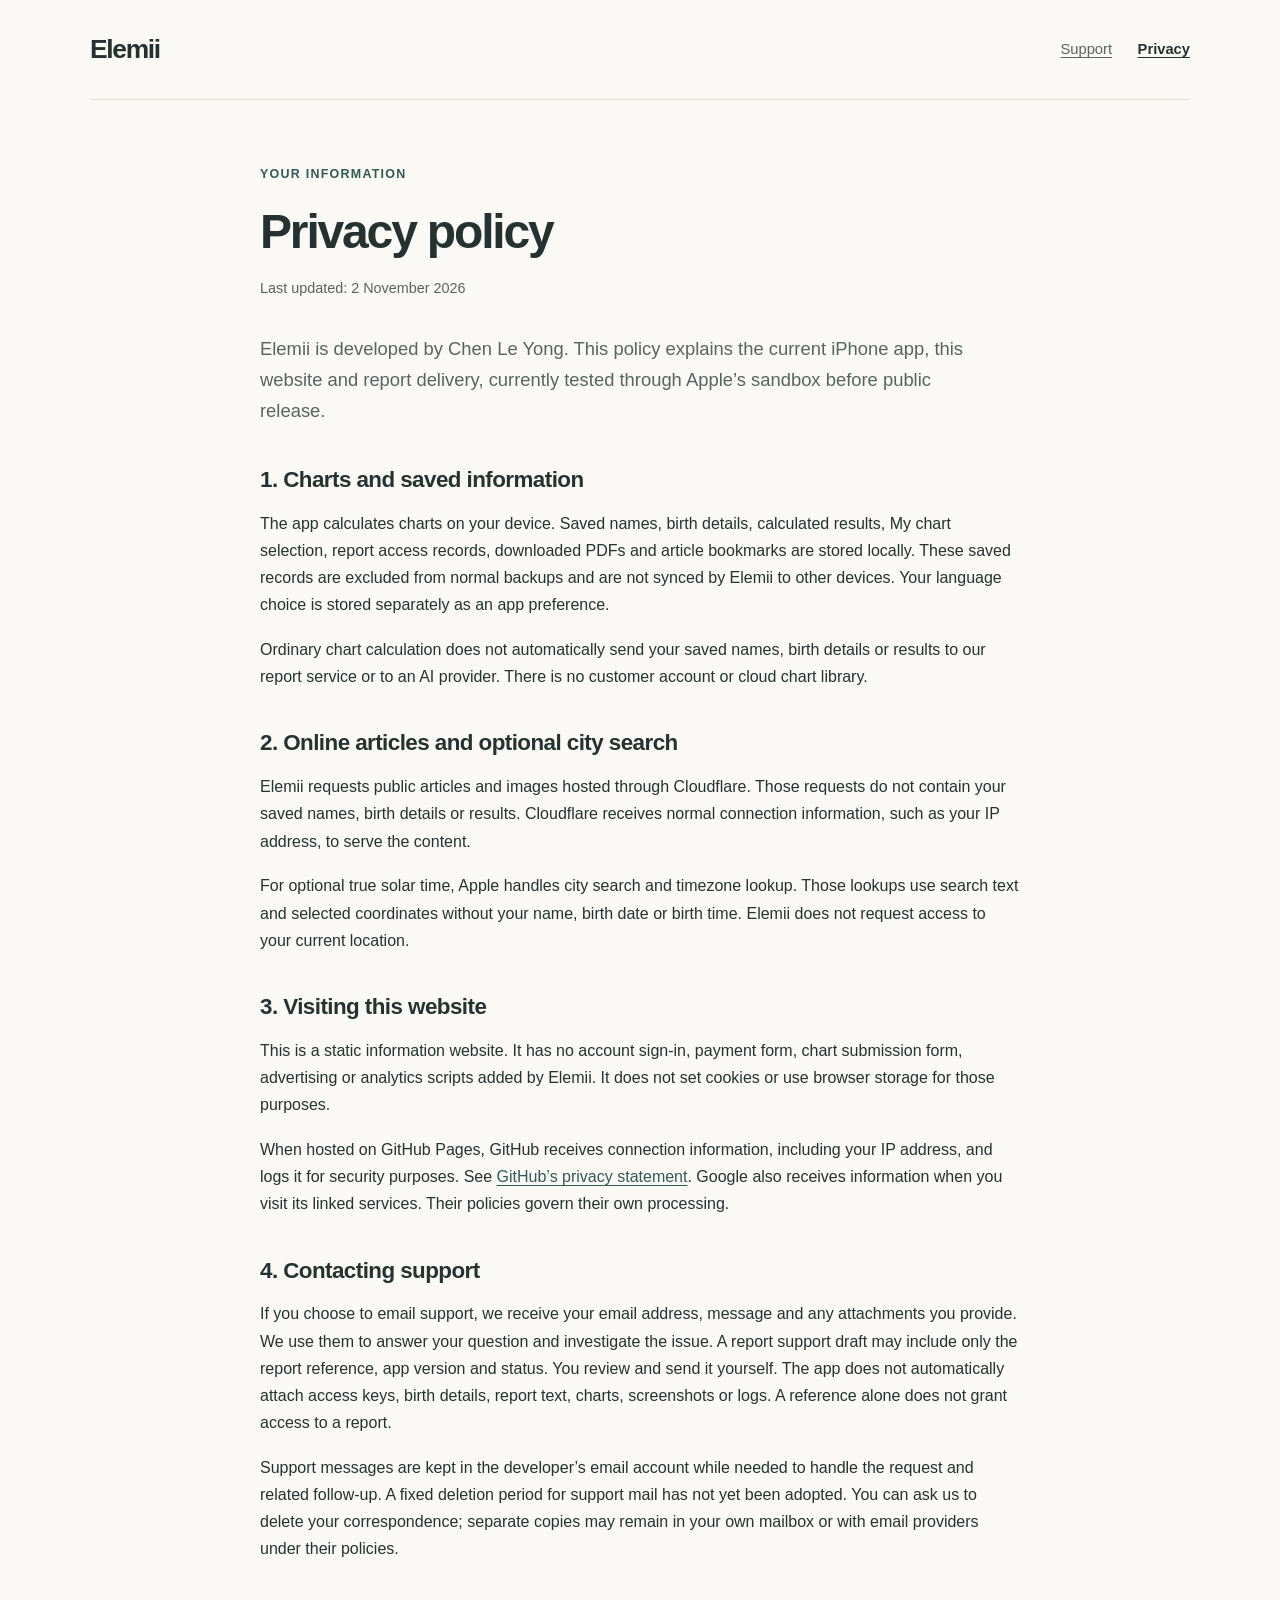
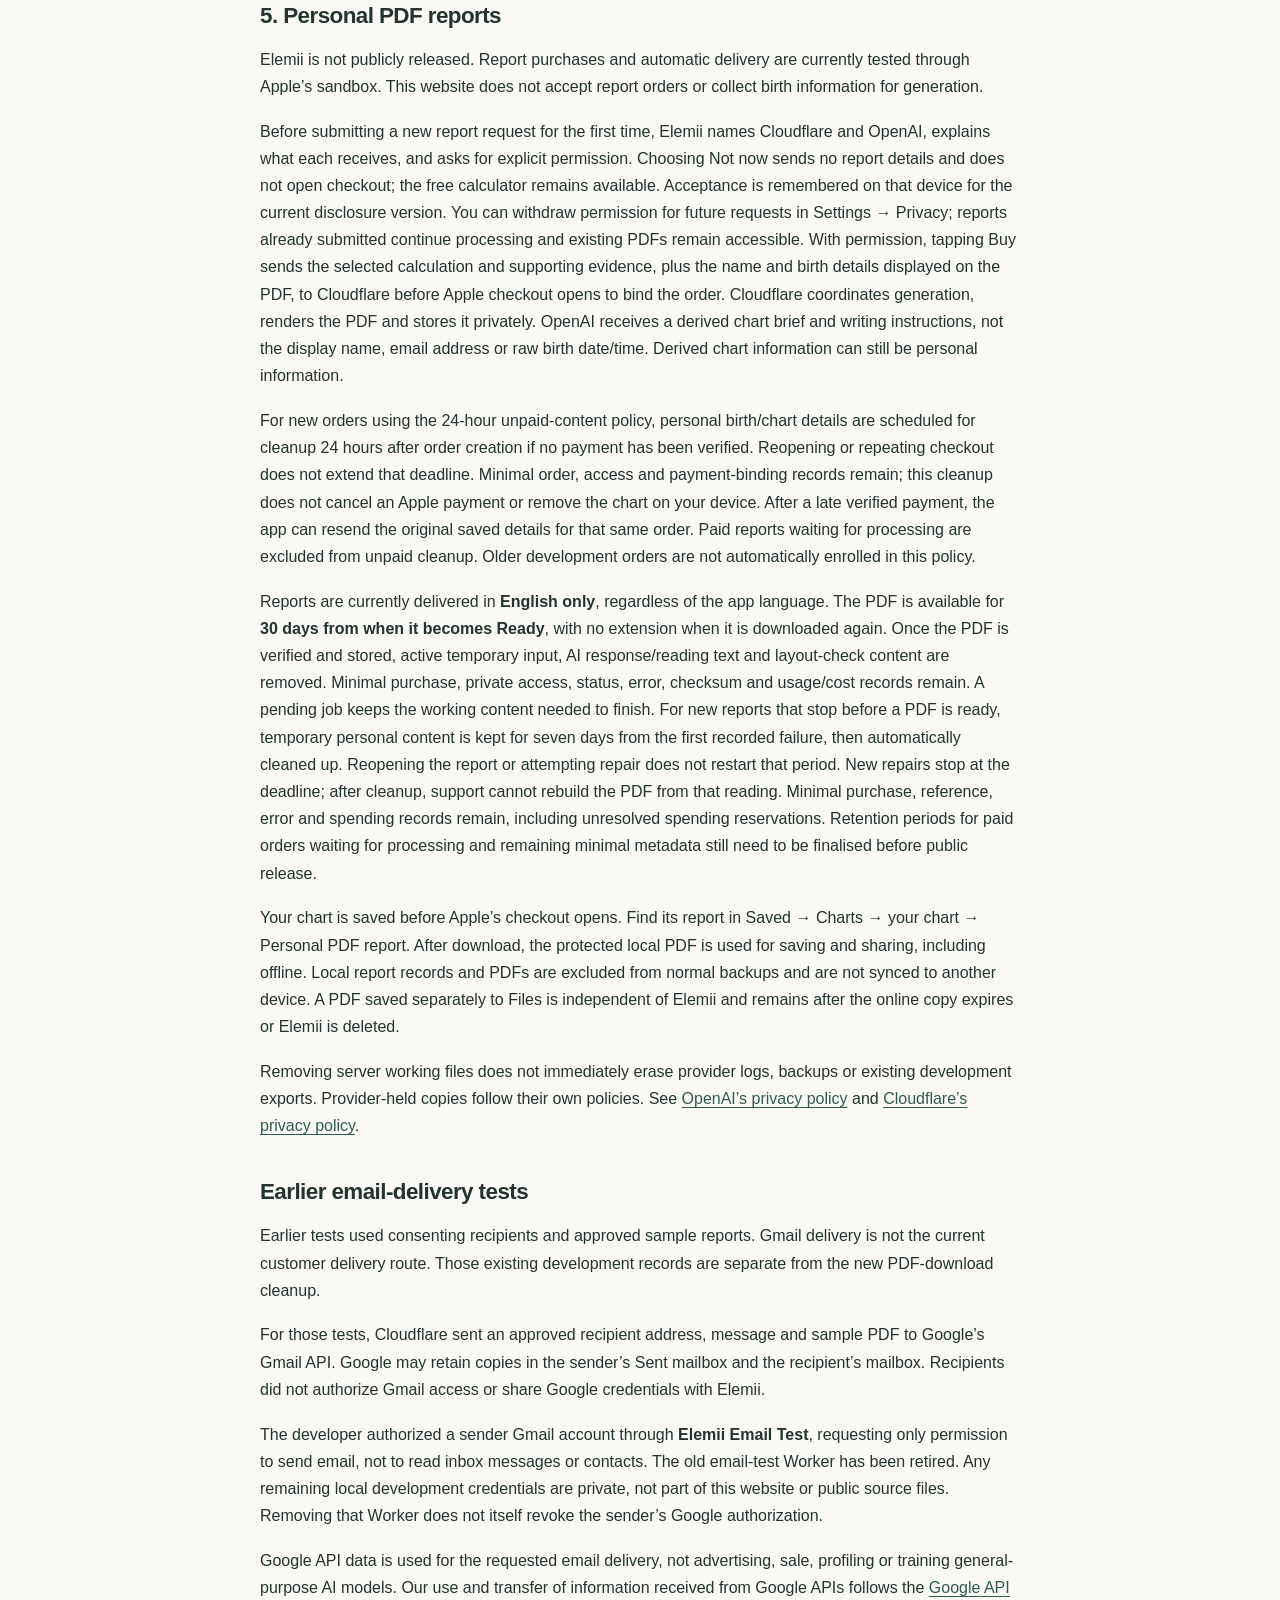
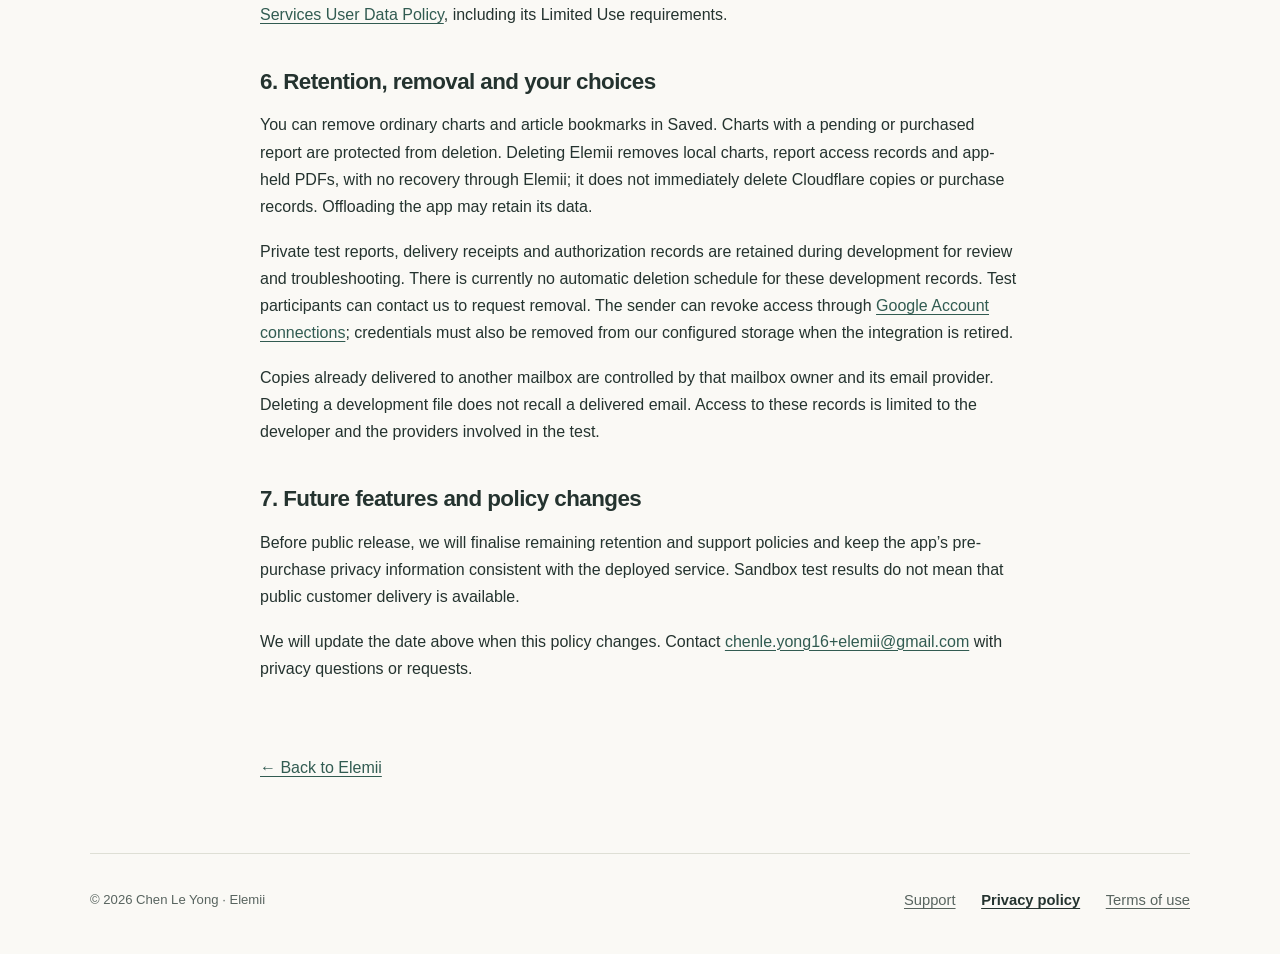
==== commit b55fddfc: "update privacy page with consent" ====
--- a/privacy.html
+++ b/privacy.html
@@ -11,13 +11,13 @@
   <a class="skip-link" href="#main">Skip to content</a>
   <header class="site-header"><a class="brand" href="index.html">Elemii</a><nav aria-label="Main navigation"><a href="support.html">Support</a><a href="privacy.html" aria-current="page">Privacy</a></nav></header>
   <main id="main" class="document">
-    <p class="eyebrow">Your information</p><h1>Privacy policy</h1><p class="updated">Last updated: 29 October 2026</p>
+    <p class="eyebrow">Your information</p><h1>Privacy policy</h1><p class="updated">Last updated: 2 November 2026</p>
     <p class="lead">Elemii is developed by Chen Le Yong. This policy explains the current iPhone app, this website and report delivery, currently tested through Apple’s sandbox before public release.</p>
     <section><h2>1. Charts and saved information</h2><p>The app calculates charts on your device. Saved names, birth details, calculated results, My chart selection, report access records, downloaded PDFs and article bookmarks are stored locally. These saved records are excluded from normal backups and are not synced by Elemii to other devices. Your language choice is stored separately as an app preference.</p><p>Ordinary chart calculation does not automatically send your saved names, birth details or results to our report service or to an AI provider. There is no customer account or cloud chart library.</p></section>
     <section><h2>2. Online articles and optional city search</h2><p>Elemii requests public articles and images hosted through Cloudflare. Those requests do not contain your saved names, birth details or results. Cloudflare receives normal connection information, such as your IP address, to serve the content.</p><p>For optional true solar time, Apple handles city search and timezone lookup. Those lookups use search text and selected coordinates without your name, birth date or birth time. Elemii does not request access to your current location.</p></section>
     <section><h2>3. Visiting this website</h2><p>This is a static information website. It has no account sign-in, payment form, chart submission form, advertising or analytics scripts added by Elemii. It does not set cookies or use browser storage for those purposes.</p><p>When hosted on GitHub Pages, GitHub receives connection information, including your IP address, and logs it for security purposes. See <a href="https://docs.github.com/en/site-policy/privacy-policies/github-general-privacy-statement">GitHub’s privacy statement</a>. Google also receives information when you visit its linked services. Their policies govern their own processing.</p></section>
     <section><h2>4. Contacting support</h2><p>If you choose to email support, we receive your email address, message and any attachments you provide. We use them to answer your question and investigate the issue. A report support draft may include only the report reference, app version and status. You review and send it yourself. The app does not automatically attach access keys, birth details, report text, charts, screenshots or logs. A reference alone does not grant access to a report.</p><p>Support messages are kept in the developer’s email account while needed to handle the request and related follow-up. A fixed deletion period for support mail has not yet been adopted. You can ask us to delete your correspondence; separate copies may remain in your own mailbox or with email providers under their policies.</p></section>
-    <section id="report-tests"><h2>5. Personal PDF reports</h2><p>Elemii is not publicly released. Report purchases and automatic delivery are currently tested through Apple’s sandbox. This website does not accept report orders or collect birth information for generation.</p><p>Before Apple checkout opens, tapping Buy sends the selected calculation and supporting evidence, plus the name and birth details displayed on the PDF, to Cloudflare to bind the order. Cloudflare coordinates generation, renders the PDF and stores it privately. OpenAI receives a derived chart brief and writing instructions, not the display name, email address or raw birth date/time. Derived chart information can still be personal information.</p><p>For new orders using the 24-hour unpaid-content policy, personal birth/chart details are scheduled for cleanup 24 hours after order creation if no payment has been verified. Reopening or repeating checkout does not extend that deadline. Minimal order, access and payment-binding records remain; this cleanup does not cancel an Apple payment or remove the chart on your device. After a late verified payment, the app can resend the original saved details for that same order. Paid reports waiting for processing are excluded from unpaid cleanup. Older development orders are not automatically enrolled in this policy.</p><p>The PDF is available for <strong>30 days from when it becomes Ready</strong>, with no extension when it is downloaded again. Once the PDF is verified and stored, active temporary input, AI response/reading text and layout-check content are removed. Minimal purchase, private access, status, error, checksum and usage/cost records remain. A pending job keeps the working content needed to finish. For new reports that stop before a PDF is ready, temporary personal content is kept for seven days from the first recorded failure, then automatically cleaned up. Reopening the report or attempting repair does not restart that period. New repairs stop at the deadline; after cleanup, support cannot rebuild the PDF from that reading. Minimal purchase, reference, error and spending records remain, including unresolved spending reservations. Retention periods for paid orders waiting for processing and remaining minimal metadata still need to be finalised before public release.</p><p>Your chart is saved before Apple’s checkout opens. Find its report in Saved → Charts → your chart → Personal PDF report. After download, the protected local PDF is used for saving and sharing, including offline. Local report records and PDFs are excluded from normal backups and are not synced to another device. A PDF saved separately to Files is independent of Elemii and remains after the online copy expires or Elemii is deleted.</p><p>Removing server working files does not immediately erase provider logs, backups or existing development exports. Provider-held copies follow their own policies. See <a href="https://openai.com/policies/privacy-policy/">OpenAI’s privacy policy</a> and <a href="https://www.cloudflare.com/privacypolicy/">Cloudflare’s privacy policy</a>.</p></section>
+    <section id="report-tests"><h2>5. Personal PDF reports</h2><p>Elemii is not publicly released. Report purchases and automatic delivery are currently tested through Apple’s sandbox. This website does not accept report orders or collect birth information for generation.</p><p>Before submitting a new report request for the first time, Elemii names Cloudflare and OpenAI, explains what each receives, and asks for explicit permission. Choosing Not now sends no report details and does not open checkout; the free calculator remains available. Acceptance is remembered on that device for the current disclosure version. You can withdraw permission for future requests in Settings → Privacy; reports already submitted continue processing and existing PDFs remain accessible. With permission, tapping Buy sends the selected calculation and supporting evidence, plus the name and birth details displayed on the PDF, to Cloudflare before Apple checkout opens to bind the order. Cloudflare coordinates generation, renders the PDF and stores it privately. OpenAI receives a derived chart brief and writing instructions, not the display name, email address or raw birth date/time. Derived chart information can still be personal information.</p><p>For new orders using the 24-hour unpaid-content policy, personal birth/chart details are scheduled for cleanup 24 hours after order creation if no payment has been verified. Reopening or repeating checkout does not extend that deadline. Minimal order, access and payment-binding records remain; this cleanup does not cancel an Apple payment or remove the chart on your device. After a late verified payment, the app can resend the original saved details for that same order. Paid reports waiting for processing are excluded from unpaid cleanup. Older development orders are not automatically enrolled in this policy.</p><p>Reports are currently delivered in <strong>English only</strong>, regardless of the app language. The PDF is available for <strong>30 days from when it becomes Ready</strong>, with no extension when it is downloaded again. Once the PDF is verified and stored, active temporary input, AI response/reading text and layout-check content are removed. Minimal purchase, private access, status, error, checksum and usage/cost records remain. A pending job keeps the working content needed to finish. For new reports that stop before a PDF is ready, temporary personal content is kept for seven days from the first recorded failure, then automatically cleaned up. Reopening the report or attempting repair does not restart that period. New repairs stop at the deadline; after cleanup, support cannot rebuild the PDF from that reading. Minimal purchase, reference, error and spending records remain, including unresolved spending reservations. Retention periods for paid orders waiting for processing and remaining minimal metadata still need to be finalised before public release.</p><p>Your chart is saved before Apple’s checkout opens. Find its report in Saved → Charts → your chart → Personal PDF report. After download, the protected local PDF is used for saving and sharing, including offline. Local report records and PDFs are excluded from normal backups and are not synced to another device. A PDF saved separately to Files is independent of Elemii and remains after the online copy expires or Elemii is deleted.</p><p>Removing server working files does not immediately erase provider logs, backups or existing development exports. Provider-held copies follow their own policies. See <a href="https://openai.com/policies/privacy-policy/">OpenAI’s privacy policy</a> and <a href="https://www.cloudflare.com/privacypolicy/">Cloudflare’s privacy policy</a>.</p></section>
     <section><h2>Earlier email-delivery tests</h2><p>Earlier tests used consenting recipients and approved sample reports. Gmail delivery is not the current customer delivery route. Those existing development records are separate from the new PDF-download cleanup.</p><p>For those tests, Cloudflare sent an approved recipient address, message and sample PDF to Google’s Gmail API. Google may retain copies in the sender’s Sent mailbox and the recipient’s mailbox. Recipients did not authorize Gmail access or share Google credentials with Elemii.</p><p>The developer authorized a sender Gmail account through <strong>Elemii Email Test</strong>, requesting only permission to send email, not to read inbox messages or contacts. The old email-test Worker has been retired. Any remaining local development credentials are private, not part of this website or public source files. Removing that Worker does not itself revoke the sender’s Google authorization.</p><p>Google API data is used for the requested email delivery, not advertising, sale, profiling or training general-purpose AI models. Our use and transfer of information received from Google APIs follows the <a href="https://developers.google.com/terms/api-services-user-data-policy">Google API Services User Data Policy</a>, including its Limited Use requirements.</p></section>
     <section><h2>6. Retention, removal and your choices</h2><p>You can remove ordinary charts and article bookmarks in Saved. Charts with a pending or purchased report are protected from deletion. Deleting Elemii removes local charts, report access records and app-held PDFs, with no recovery through Elemii; it does not immediately delete Cloudflare copies or purchase records. Offloading the app may retain its data.</p><p>Private test reports, delivery receipts and authorization records are retained during development for review and troubleshooting. There is currently no automatic deletion schedule for these development records. Test participants can contact us to request removal. The sender can revoke access through <a href="https://myaccount.google.com/connections">Google Account connections</a>; credentials must also be removed from our configured storage when the integration is retired.</p><p>Copies already delivered to another mailbox are controlled by that mailbox owner and its email provider. Deleting a development file does not recall a delivered email. Access to these records is limited to the developer and the providers involved in the test.</p></section>
     <section><h2>7. Future features and policy changes</h2><p>Before public release, we will finalise remaining retention and support policies and keep the app’s pre-purchase privacy information consistent with the deployed service. Sandbox test results do not mean that public customer delivery is available.</p><p>We will update the date above when this policy changes. Contact <a href="mailto:chenle.yong16+elemii@gmail.com">chenle.yong16+elemii@gmail.com</a> with privacy questions or requests.</p></section>
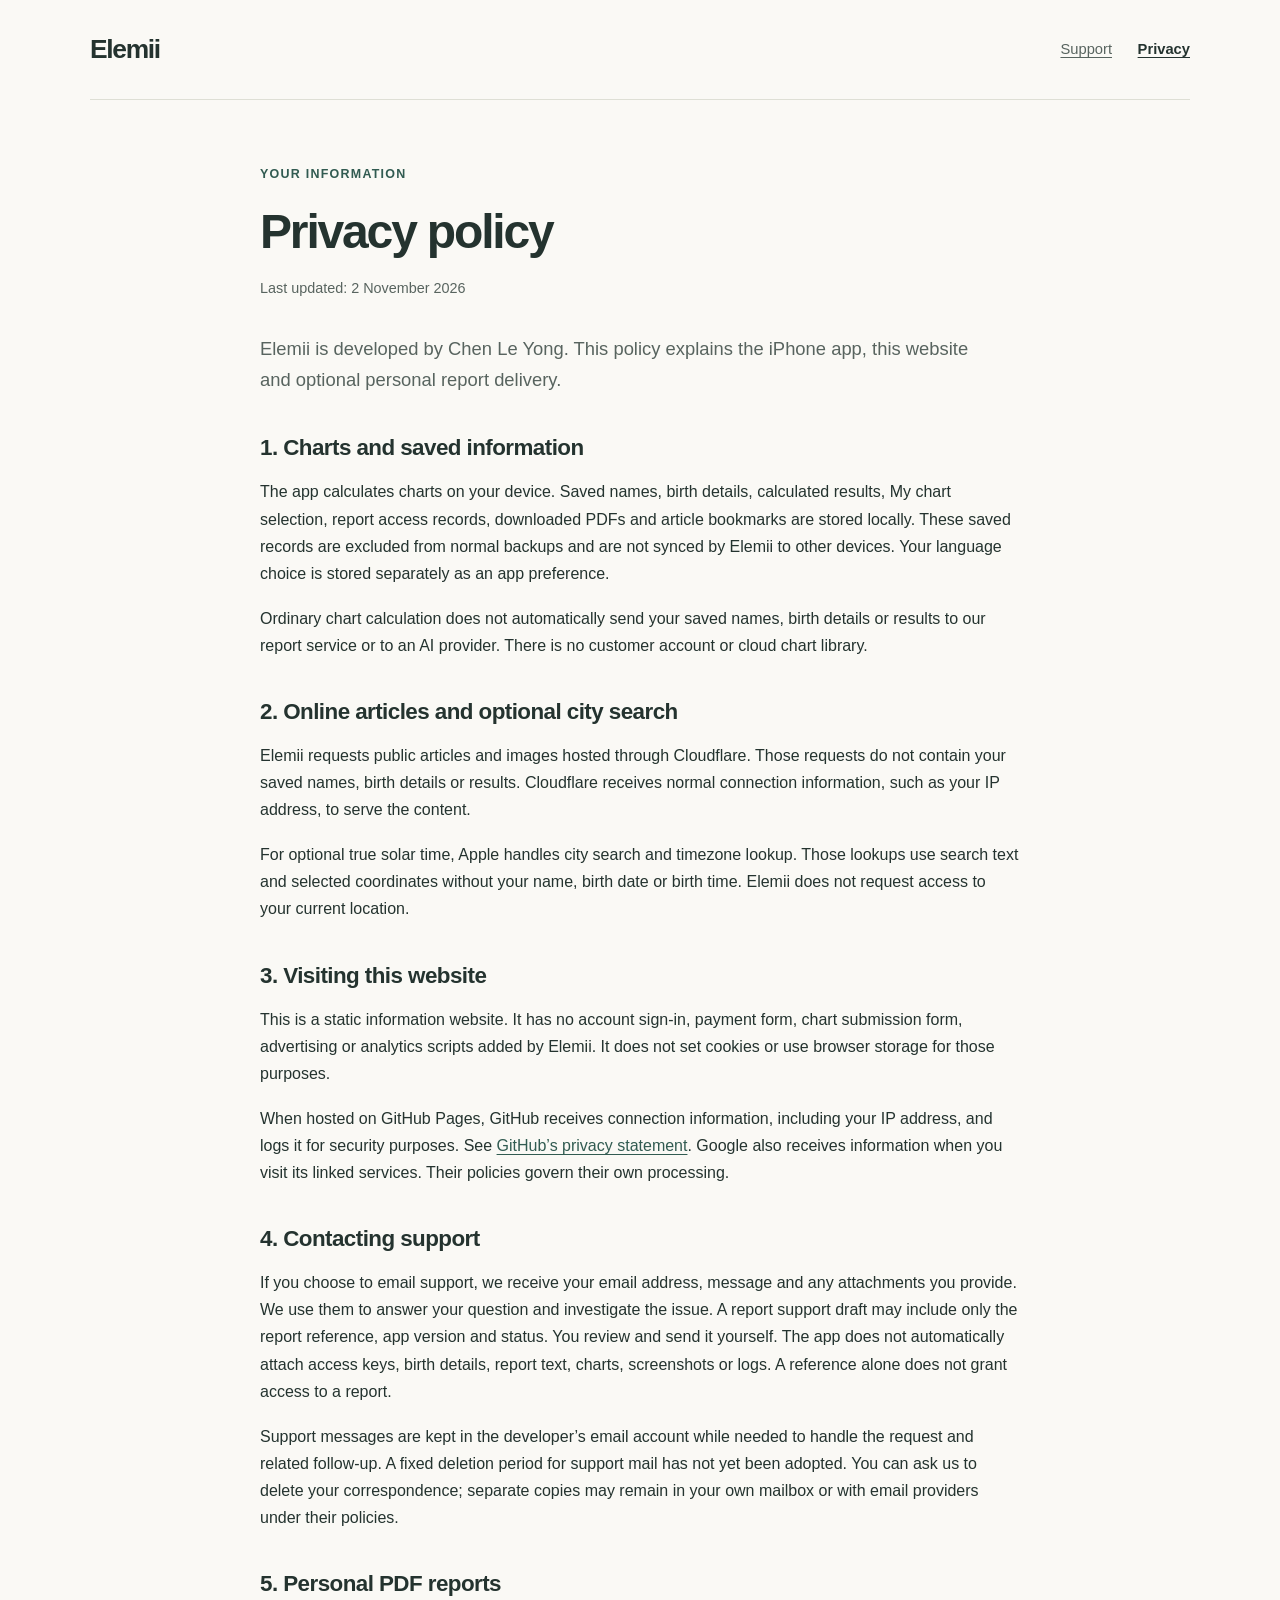
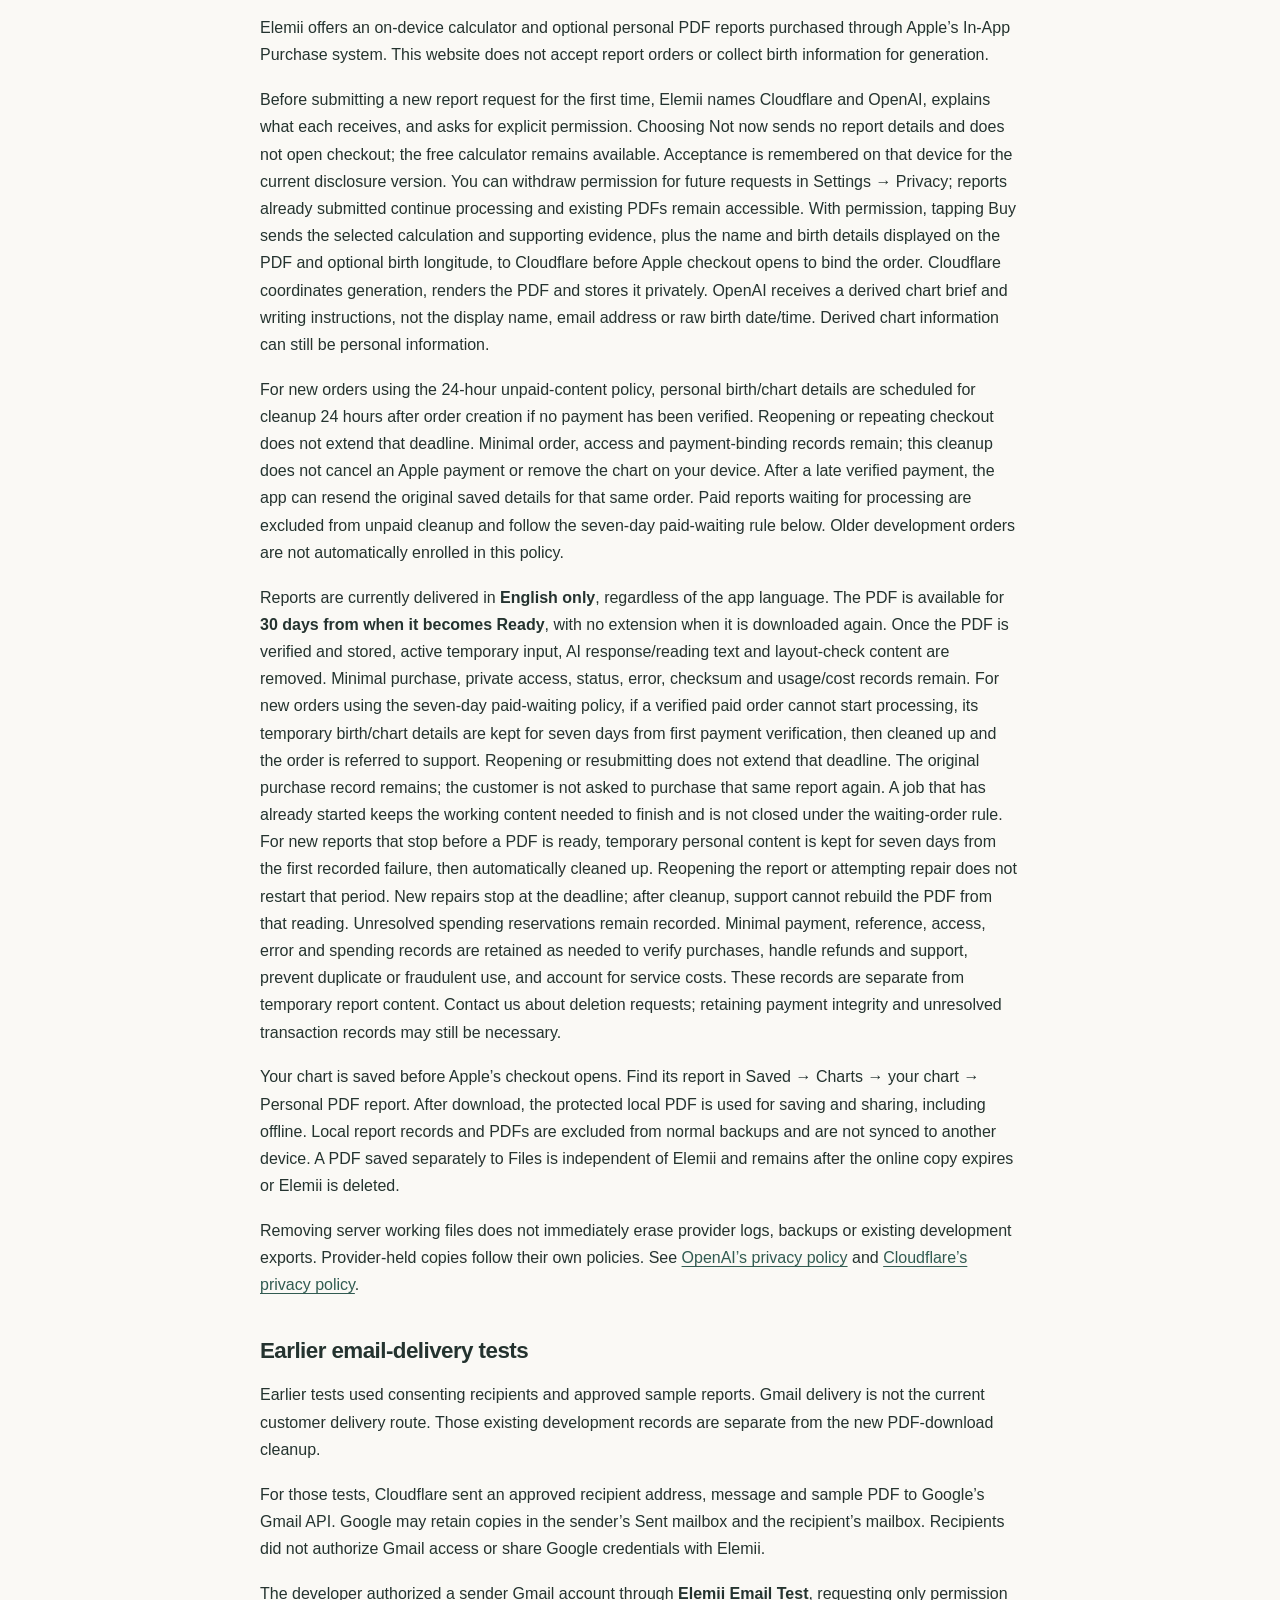
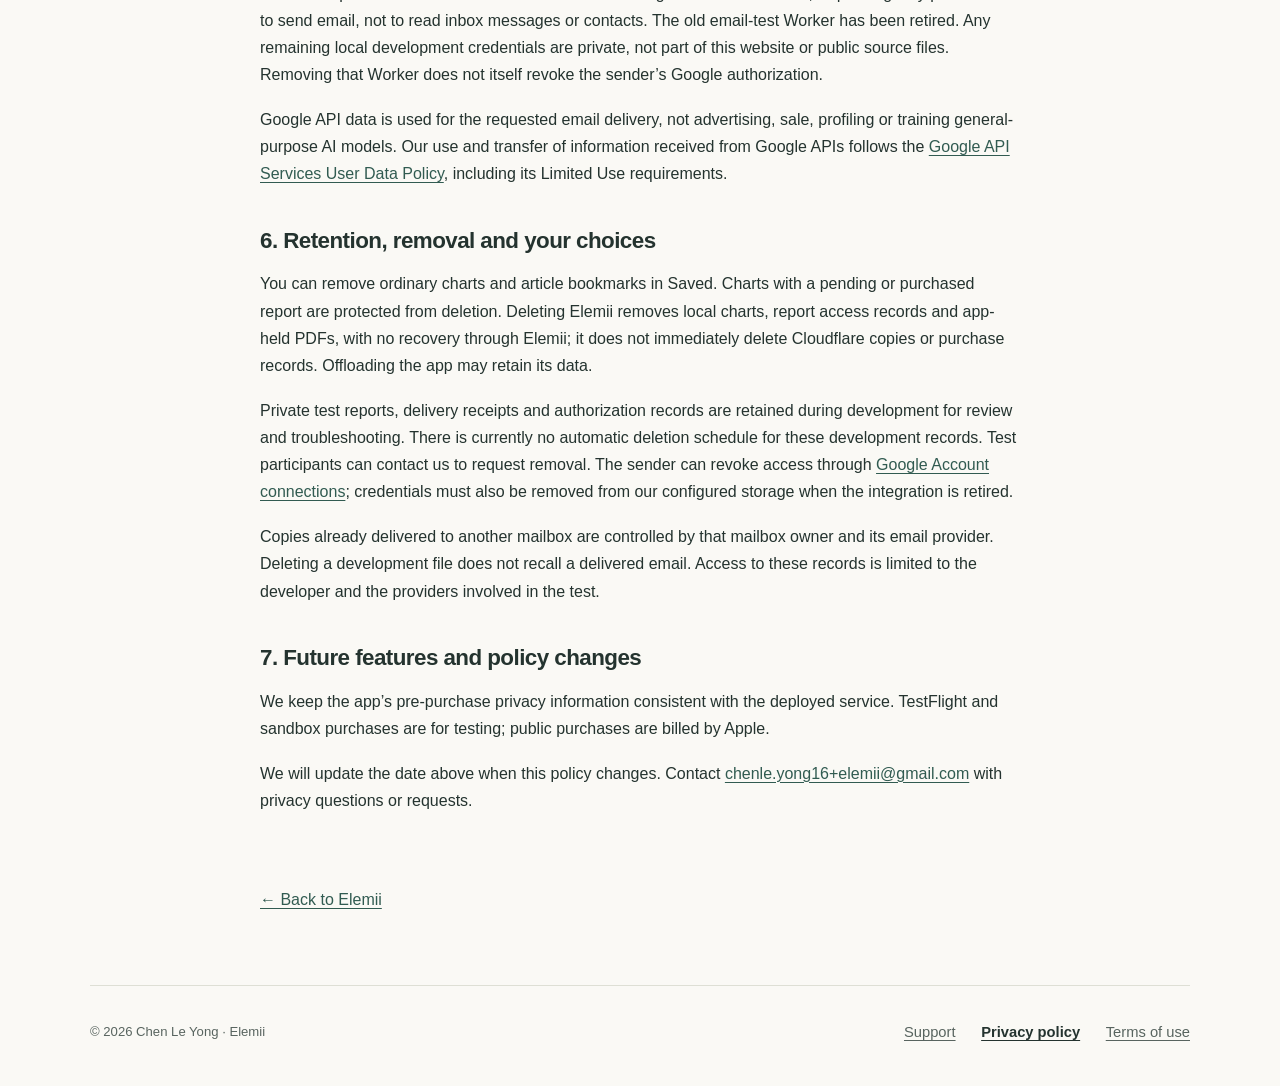
==== commit 1f7b64c4: "update before release" ====
--- a/privacy.html
+++ b/privacy.html
@@ -12,15 +12,15 @@
   <header class="site-header"><a class="brand" href="index.html">Elemii</a><nav aria-label="Main navigation"><a href="support.html">Support</a><a href="privacy.html" aria-current="page">Privacy</a></nav></header>
   <main id="main" class="document">
     <p class="eyebrow">Your information</p><h1>Privacy policy</h1><p class="updated">Last updated: 2 November 2026</p>
-    <p class="lead">Elemii is developed by Chen Le Yong. This policy explains the current iPhone app, this website and report delivery, currently tested through Apple’s sandbox before public release.</p>
+    <p class="lead">Elemii is developed by Chen Le Yong. This policy explains the iPhone app, this website and optional personal report delivery.</p>
     <section><h2>1. Charts and saved information</h2><p>The app calculates charts on your device. Saved names, birth details, calculated results, My chart selection, report access records, downloaded PDFs and article bookmarks are stored locally. These saved records are excluded from normal backups and are not synced by Elemii to other devices. Your language choice is stored separately as an app preference.</p><p>Ordinary chart calculation does not automatically send your saved names, birth details or results to our report service or to an AI provider. There is no customer account or cloud chart library.</p></section>
     <section><h2>2. Online articles and optional city search</h2><p>Elemii requests public articles and images hosted through Cloudflare. Those requests do not contain your saved names, birth details or results. Cloudflare receives normal connection information, such as your IP address, to serve the content.</p><p>For optional true solar time, Apple handles city search and timezone lookup. Those lookups use search text and selected coordinates without your name, birth date or birth time. Elemii does not request access to your current location.</p></section>
     <section><h2>3. Visiting this website</h2><p>This is a static information website. It has no account sign-in, payment form, chart submission form, advertising or analytics scripts added by Elemii. It does not set cookies or use browser storage for those purposes.</p><p>When hosted on GitHub Pages, GitHub receives connection information, including your IP address, and logs it for security purposes. See <a href="https://docs.github.com/en/site-policy/privacy-policies/github-general-privacy-statement">GitHub’s privacy statement</a>. Google also receives information when you visit its linked services. Their policies govern their own processing.</p></section>
     <section><h2>4. Contacting support</h2><p>If you choose to email support, we receive your email address, message and any attachments you provide. We use them to answer your question and investigate the issue. A report support draft may include only the report reference, app version and status. You review and send it yourself. The app does not automatically attach access keys, birth details, report text, charts, screenshots or logs. A reference alone does not grant access to a report.</p><p>Support messages are kept in the developer’s email account while needed to handle the request and related follow-up. A fixed deletion period for support mail has not yet been adopted. You can ask us to delete your correspondence; separate copies may remain in your own mailbox or with email providers under their policies.</p></section>
-    <section id="report-tests"><h2>5. Personal PDF reports</h2><p>Elemii is not publicly released. Report purchases and automatic delivery are currently tested through Apple’s sandbox. This website does not accept report orders or collect birth information for generation.</p><p>Before submitting a new report request for the first time, Elemii names Cloudflare and OpenAI, explains what each receives, and asks for explicit permission. Choosing Not now sends no report details and does not open checkout; the free calculator remains available. Acceptance is remembered on that device for the current disclosure version. You can withdraw permission for future requests in Settings → Privacy; reports already submitted continue processing and existing PDFs remain accessible. With permission, tapping Buy sends the selected calculation and supporting evidence, plus the name and birth details displayed on the PDF, to Cloudflare before Apple checkout opens to bind the order. Cloudflare coordinates generation, renders the PDF and stores it privately. OpenAI receives a derived chart brief and writing instructions, not the display name, email address or raw birth date/time. Derived chart information can still be personal information.</p><p>For new orders using the 24-hour unpaid-content policy, personal birth/chart details are scheduled for cleanup 24 hours after order creation if no payment has been verified. Reopening or repeating checkout does not extend that deadline. Minimal order, access and payment-binding records remain; this cleanup does not cancel an Apple payment or remove the chart on your device. After a late verified payment, the app can resend the original saved details for that same order. Paid reports waiting for processing are excluded from unpaid cleanup. Older development orders are not automatically enrolled in this policy.</p><p>Reports are currently delivered in <strong>English only</strong>, regardless of the app language. The PDF is available for <strong>30 days from when it becomes Ready</strong>, with no extension when it is downloaded again. Once the PDF is verified and stored, active temporary input, AI response/reading text and layout-check content are removed. Minimal purchase, private access, status, error, checksum and usage/cost records remain. A pending job keeps the working content needed to finish. For new reports that stop before a PDF is ready, temporary personal content is kept for seven days from the first recorded failure, then automatically cleaned up. Reopening the report or attempting repair does not restart that period. New repairs stop at the deadline; after cleanup, support cannot rebuild the PDF from that reading. Minimal purchase, reference, error and spending records remain, including unresolved spending reservations. Retention periods for paid orders waiting for processing and remaining minimal metadata still need to be finalised before public release.</p><p>Your chart is saved before Apple’s checkout opens. Find its report in Saved → Charts → your chart → Personal PDF report. After download, the protected local PDF is used for saving and sharing, including offline. Local report records and PDFs are excluded from normal backups and are not synced to another device. A PDF saved separately to Files is independent of Elemii and remains after the online copy expires or Elemii is deleted.</p><p>Removing server working files does not immediately erase provider logs, backups or existing development exports. Provider-held copies follow their own policies. See <a href="https://openai.com/policies/privacy-policy/">OpenAI’s privacy policy</a> and <a href="https://www.cloudflare.com/privacypolicy/">Cloudflare’s privacy policy</a>.</p></section>
+    <section id="report-tests"><h2>5. Personal PDF reports</h2><p>Elemii offers an on-device calculator and optional personal PDF reports purchased through Apple’s In-App Purchase system. This website does not accept report orders or collect birth information for generation.</p><p>Before submitting a new report request for the first time, Elemii names Cloudflare and OpenAI, explains what each receives, and asks for explicit permission. Choosing Not now sends no report details and does not open checkout; the free calculator remains available. Acceptance is remembered on that device for the current disclosure version. You can withdraw permission for future requests in Settings → Privacy; reports already submitted continue processing and existing PDFs remain accessible. With permission, tapping Buy sends the selected calculation and supporting evidence, plus the name and birth details displayed on the PDF and optional birth longitude, to Cloudflare before Apple checkout opens to bind the order. Cloudflare coordinates generation, renders the PDF and stores it privately. OpenAI receives a derived chart brief and writing instructions, not the display name, email address or raw birth date/time. Derived chart information can still be personal information.</p><p>For new orders using the 24-hour unpaid-content policy, personal birth/chart details are scheduled for cleanup 24 hours after order creation if no payment has been verified. Reopening or repeating checkout does not extend that deadline. Minimal order, access and payment-binding records remain; this cleanup does not cancel an Apple payment or remove the chart on your device. After a late verified payment, the app can resend the original saved details for that same order. Paid reports waiting for processing are excluded from unpaid cleanup and follow the seven-day paid-waiting rule below. Older development orders are not automatically enrolled in this policy.</p><p>Reports are currently delivered in <strong>English only</strong>, regardless of the app language. The PDF is available for <strong>30 days from when it becomes Ready</strong>, with no extension when it is downloaded again. Once the PDF is verified and stored, active temporary input, AI response/reading text and layout-check content are removed. Minimal purchase, private access, status, error, checksum and usage/cost records remain. For new orders using the seven-day paid-waiting policy, if a verified paid order cannot start processing, its temporary birth/chart details are kept for seven days from first payment verification, then cleaned up and the order is referred to support. Reopening or resubmitting does not extend that deadline. The original purchase record remains; the customer is not asked to purchase that same report again. A job that has already started keeps the working content needed to finish and is not closed under the waiting-order rule. For new reports that stop before a PDF is ready, temporary personal content is kept for seven days from the first recorded failure, then automatically cleaned up. Reopening the report or attempting repair does not restart that period. New repairs stop at the deadline; after cleanup, support cannot rebuild the PDF from that reading. Unresolved spending reservations remain recorded. Minimal payment, reference, access, error and spending records are retained as needed to verify purchases, handle refunds and support, prevent duplicate or fraudulent use, and account for service costs. These records are separate from temporary report content. Contact us about deletion requests; retaining payment integrity and unresolved transaction records may still be necessary.</p><p>Your chart is saved before Apple’s checkout opens. Find its report in Saved → Charts → your chart → Personal PDF report. After download, the protected local PDF is used for saving and sharing, including offline. Local report records and PDFs are excluded from normal backups and are not synced to another device. A PDF saved separately to Files is independent of Elemii and remains after the online copy expires or Elemii is deleted.</p><p>Removing server working files does not immediately erase provider logs, backups or existing development exports. Provider-held copies follow their own policies. See <a href="https://openai.com/policies/privacy-policy/">OpenAI’s privacy policy</a> and <a href="https://www.cloudflare.com/privacypolicy/">Cloudflare’s privacy policy</a>.</p></section>
     <section><h2>Earlier email-delivery tests</h2><p>Earlier tests used consenting recipients and approved sample reports. Gmail delivery is not the current customer delivery route. Those existing development records are separate from the new PDF-download cleanup.</p><p>For those tests, Cloudflare sent an approved recipient address, message and sample PDF to Google’s Gmail API. Google may retain copies in the sender’s Sent mailbox and the recipient’s mailbox. Recipients did not authorize Gmail access or share Google credentials with Elemii.</p><p>The developer authorized a sender Gmail account through <strong>Elemii Email Test</strong>, requesting only permission to send email, not to read inbox messages or contacts. The old email-test Worker has been retired. Any remaining local development credentials are private, not part of this website or public source files. Removing that Worker does not itself revoke the sender’s Google authorization.</p><p>Google API data is used for the requested email delivery, not advertising, sale, profiling or training general-purpose AI models. Our use and transfer of information received from Google APIs follows the <a href="https://developers.google.com/terms/api-services-user-data-policy">Google API Services User Data Policy</a>, including its Limited Use requirements.</p></section>
     <section><h2>6. Retention, removal and your choices</h2><p>You can remove ordinary charts and article bookmarks in Saved. Charts with a pending or purchased report are protected from deletion. Deleting Elemii removes local charts, report access records and app-held PDFs, with no recovery through Elemii; it does not immediately delete Cloudflare copies or purchase records. Offloading the app may retain its data.</p><p>Private test reports, delivery receipts and authorization records are retained during development for review and troubleshooting. There is currently no automatic deletion schedule for these development records. Test participants can contact us to request removal. The sender can revoke access through <a href="https://myaccount.google.com/connections">Google Account connections</a>; credentials must also be removed from our configured storage when the integration is retired.</p><p>Copies already delivered to another mailbox are controlled by that mailbox owner and its email provider. Deleting a development file does not recall a delivered email. Access to these records is limited to the developer and the providers involved in the test.</p></section>
-    <section><h2>7. Future features and policy changes</h2><p>Before public release, we will finalise remaining retention and support policies and keep the app’s pre-purchase privacy information consistent with the deployed service. Sandbox test results do not mean that public customer delivery is available.</p><p>We will update the date above when this policy changes. Contact <a href="mailto:chenle.yong16+elemii@gmail.com">chenle.yong16+elemii@gmail.com</a> with privacy questions or requests.</p></section>
+    <section><h2>7. Future features and policy changes</h2><p>We keep the app’s pre-purchase privacy information consistent with the deployed service. TestFlight and sandbox purchases are for testing; public purchases are billed by Apple.</p><p>We will update the date above when this policy changes. Contact <a href="mailto:chenle.yong16+elemii@gmail.com">chenle.yong16+elemii@gmail.com</a> with privacy questions or requests.</p></section>
     <a class="back-link" href="index.html">← Back to Elemii</a>
   </main>
   <footer class="site-footer"><span>© 2026 Chen Le Yong · Elemii</span><nav aria-label="Footer"><a href="support.html">Support</a><a href="privacy.html" aria-current="page">Privacy policy</a><a href="terms.html">Terms of use</a></nav></footer>
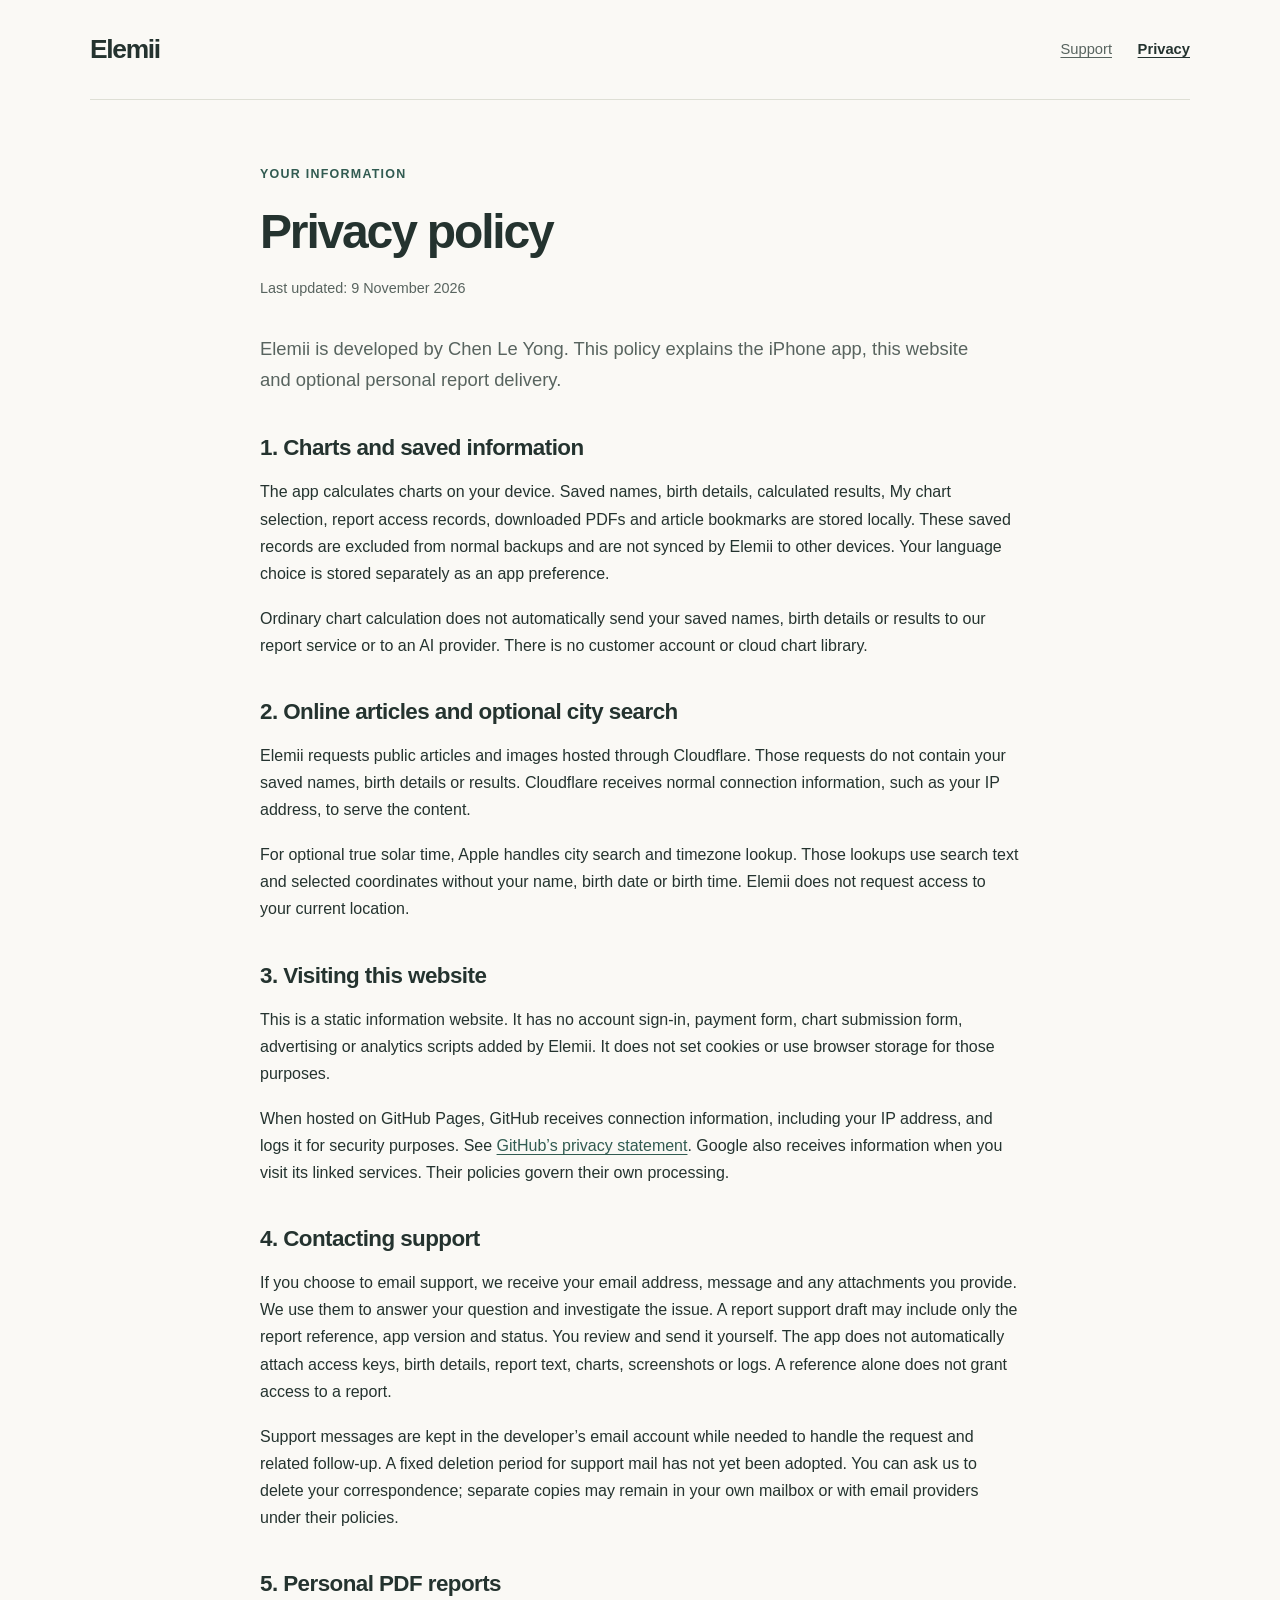
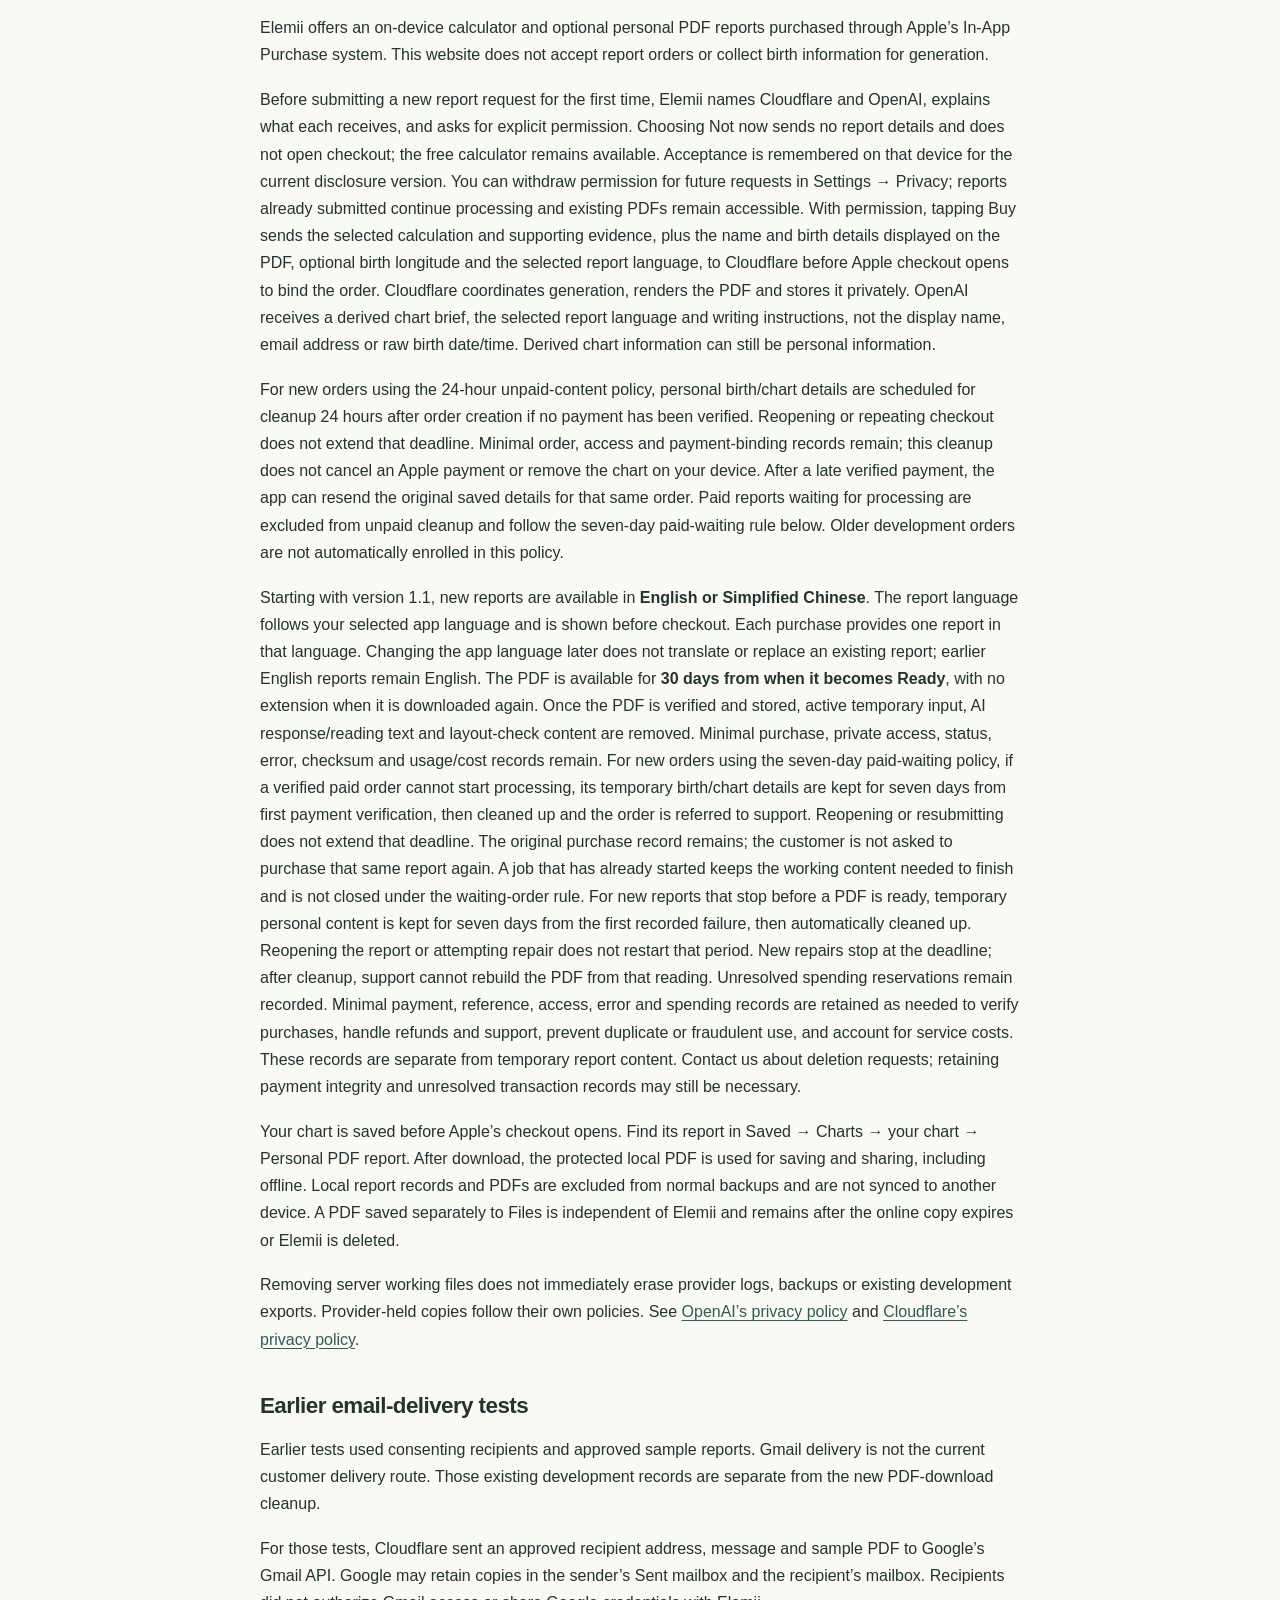
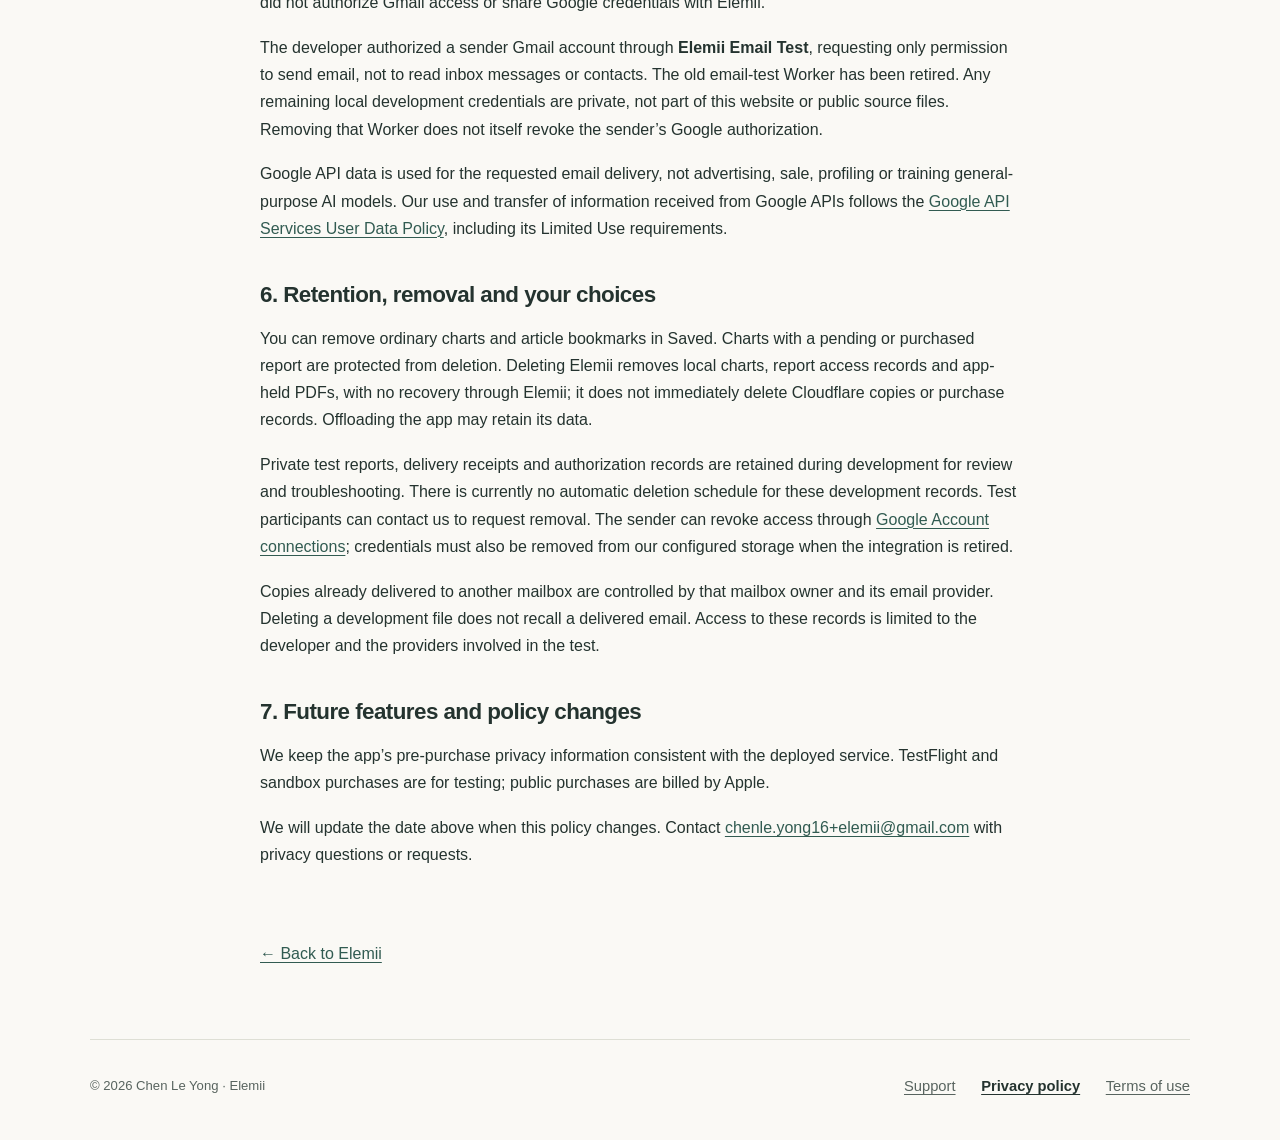
==== commit 9de28691: "update chinese PDF" ====
--- a/privacy.html
+++ b/privacy.html
@@ -11,13 +11,13 @@
   <a class="skip-link" href="#main">Skip to content</a>
   <header class="site-header"><a class="brand" href="index.html">Elemii</a><nav aria-label="Main navigation"><a href="support.html">Support</a><a href="privacy.html" aria-current="page">Privacy</a></nav></header>
   <main id="main" class="document">
-    <p class="eyebrow">Your information</p><h1>Privacy policy</h1><p class="updated">Last updated: 2 November 2026</p>
+    <p class="eyebrow">Your information</p><h1>Privacy policy</h1><p class="updated">Last updated: 9 November 2026</p>
     <p class="lead">Elemii is developed by Chen Le Yong. This policy explains the iPhone app, this website and optional personal report delivery.</p>
     <section><h2>1. Charts and saved information</h2><p>The app calculates charts on your device. Saved names, birth details, calculated results, My chart selection, report access records, downloaded PDFs and article bookmarks are stored locally. These saved records are excluded from normal backups and are not synced by Elemii to other devices. Your language choice is stored separately as an app preference.</p><p>Ordinary chart calculation does not automatically send your saved names, birth details or results to our report service or to an AI provider. There is no customer account or cloud chart library.</p></section>
     <section><h2>2. Online articles and optional city search</h2><p>Elemii requests public articles and images hosted through Cloudflare. Those requests do not contain your saved names, birth details or results. Cloudflare receives normal connection information, such as your IP address, to serve the content.</p><p>For optional true solar time, Apple handles city search and timezone lookup. Those lookups use search text and selected coordinates without your name, birth date or birth time. Elemii does not request access to your current location.</p></section>
     <section><h2>3. Visiting this website</h2><p>This is a static information website. It has no account sign-in, payment form, chart submission form, advertising or analytics scripts added by Elemii. It does not set cookies or use browser storage for those purposes.</p><p>When hosted on GitHub Pages, GitHub receives connection information, including your IP address, and logs it for security purposes. See <a href="https://docs.github.com/en/site-policy/privacy-policies/github-general-privacy-statement">GitHub’s privacy statement</a>. Google also receives information when you visit its linked services. Their policies govern their own processing.</p></section>
     <section><h2>4. Contacting support</h2><p>If you choose to email support, we receive your email address, message and any attachments you provide. We use them to answer your question and investigate the issue. A report support draft may include only the report reference, app version and status. You review and send it yourself. The app does not automatically attach access keys, birth details, report text, charts, screenshots or logs. A reference alone does not grant access to a report.</p><p>Support messages are kept in the developer’s email account while needed to handle the request and related follow-up. A fixed deletion period for support mail has not yet been adopted. You can ask us to delete your correspondence; separate copies may remain in your own mailbox or with email providers under their policies.</p></section>
-    <section id="report-tests"><h2>5. Personal PDF reports</h2><p>Elemii offers an on-device calculator and optional personal PDF reports purchased through Apple’s In-App Purchase system. This website does not accept report orders or collect birth information for generation.</p><p>Before submitting a new report request for the first time, Elemii names Cloudflare and OpenAI, explains what each receives, and asks for explicit permission. Choosing Not now sends no report details and does not open checkout; the free calculator remains available. Acceptance is remembered on that device for the current disclosure version. You can withdraw permission for future requests in Settings → Privacy; reports already submitted continue processing and existing PDFs remain accessible. With permission, tapping Buy sends the selected calculation and supporting evidence, plus the name and birth details displayed on the PDF and optional birth longitude, to Cloudflare before Apple checkout opens to bind the order. Cloudflare coordinates generation, renders the PDF and stores it privately. OpenAI receives a derived chart brief and writing instructions, not the display name, email address or raw birth date/time. Derived chart information can still be personal information.</p><p>For new orders using the 24-hour unpaid-content policy, personal birth/chart details are scheduled for cleanup 24 hours after order creation if no payment has been verified. Reopening or repeating checkout does not extend that deadline. Minimal order, access and payment-binding records remain; this cleanup does not cancel an Apple payment or remove the chart on your device. After a late verified payment, the app can resend the original saved details for that same order. Paid reports waiting for processing are excluded from unpaid cleanup and follow the seven-day paid-waiting rule below. Older development orders are not automatically enrolled in this policy.</p><p>Reports are currently delivered in <strong>English only</strong>, regardless of the app language. The PDF is available for <strong>30 days from when it becomes Ready</strong>, with no extension when it is downloaded again. Once the PDF is verified and stored, active temporary input, AI response/reading text and layout-check content are removed. Minimal purchase, private access, status, error, checksum and usage/cost records remain. For new orders using the seven-day paid-waiting policy, if a verified paid order cannot start processing, its temporary birth/chart details are kept for seven days from first payment verification, then cleaned up and the order is referred to support. Reopening or resubmitting does not extend that deadline. The original purchase record remains; the customer is not asked to purchase that same report again. A job that has already started keeps the working content needed to finish and is not closed under the waiting-order rule. For new reports that stop before a PDF is ready, temporary personal content is kept for seven days from the first recorded failure, then automatically cleaned up. Reopening the report or attempting repair does not restart that period. New repairs stop at the deadline; after cleanup, support cannot rebuild the PDF from that reading. Unresolved spending reservations remain recorded. Minimal payment, reference, access, error and spending records are retained as needed to verify purchases, handle refunds and support, prevent duplicate or fraudulent use, and account for service costs. These records are separate from temporary report content. Contact us about deletion requests; retaining payment integrity and unresolved transaction records may still be necessary.</p><p>Your chart is saved before Apple’s checkout opens. Find its report in Saved → Charts → your chart → Personal PDF report. After download, the protected local PDF is used for saving and sharing, including offline. Local report records and PDFs are excluded from normal backups and are not synced to another device. A PDF saved separately to Files is independent of Elemii and remains after the online copy expires or Elemii is deleted.</p><p>Removing server working files does not immediately erase provider logs, backups or existing development exports. Provider-held copies follow their own policies. See <a href="https://openai.com/policies/privacy-policy/">OpenAI’s privacy policy</a> and <a href="https://www.cloudflare.com/privacypolicy/">Cloudflare’s privacy policy</a>.</p></section>
+    <section id="report-tests"><h2>5. Personal PDF reports</h2><p>Elemii offers an on-device calculator and optional personal PDF reports purchased through Apple’s In-App Purchase system. This website does not accept report orders or collect birth information for generation.</p><p>Before submitting a new report request for the first time, Elemii names Cloudflare and OpenAI, explains what each receives, and asks for explicit permission. Choosing Not now sends no report details and does not open checkout; the free calculator remains available. Acceptance is remembered on that device for the current disclosure version. You can withdraw permission for future requests in Settings → Privacy; reports already submitted continue processing and existing PDFs remain accessible. With permission, tapping Buy sends the selected calculation and supporting evidence, plus the name and birth details displayed on the PDF, optional birth longitude and the selected report language, to Cloudflare before Apple checkout opens to bind the order. Cloudflare coordinates generation, renders the PDF and stores it privately. OpenAI receives a derived chart brief, the selected report language and writing instructions, not the display name, email address or raw birth date/time. Derived chart information can still be personal information.</p><p>For new orders using the 24-hour unpaid-content policy, personal birth/chart details are scheduled for cleanup 24 hours after order creation if no payment has been verified. Reopening or repeating checkout does not extend that deadline. Minimal order, access and payment-binding records remain; this cleanup does not cancel an Apple payment or remove the chart on your device. After a late verified payment, the app can resend the original saved details for that same order. Paid reports waiting for processing are excluded from unpaid cleanup and follow the seven-day paid-waiting rule below. Older development orders are not automatically enrolled in this policy.</p><p>Starting with version 1.1, new reports are available in <strong>English or Simplified Chinese</strong>. The report language follows your selected app language and is shown before checkout. Each purchase provides one report in that language. Changing the app language later does not translate or replace an existing report; earlier English reports remain English. The PDF is available for <strong>30 days from when it becomes Ready</strong>, with no extension when it is downloaded again. Once the PDF is verified and stored, active temporary input, AI response/reading text and layout-check content are removed. Minimal purchase, private access, status, error, checksum and usage/cost records remain. For new orders using the seven-day paid-waiting policy, if a verified paid order cannot start processing, its temporary birth/chart details are kept for seven days from first payment verification, then cleaned up and the order is referred to support. Reopening or resubmitting does not extend that deadline. The original purchase record remains; the customer is not asked to purchase that same report again. A job that has already started keeps the working content needed to finish and is not closed under the waiting-order rule. For new reports that stop before a PDF is ready, temporary personal content is kept for seven days from the first recorded failure, then automatically cleaned up. Reopening the report or attempting repair does not restart that period. New repairs stop at the deadline; after cleanup, support cannot rebuild the PDF from that reading. Unresolved spending reservations remain recorded. Minimal payment, reference, access, error and spending records are retained as needed to verify purchases, handle refunds and support, prevent duplicate or fraudulent use, and account for service costs. These records are separate from temporary report content. Contact us about deletion requests; retaining payment integrity and unresolved transaction records may still be necessary.</p><p>Your chart is saved before Apple’s checkout opens. Find its report in Saved → Charts → your chart → Personal PDF report. After download, the protected local PDF is used for saving and sharing, including offline. Local report records and PDFs are excluded from normal backups and are not synced to another device. A PDF saved separately to Files is independent of Elemii and remains after the online copy expires or Elemii is deleted.</p><p>Removing server working files does not immediately erase provider logs, backups or existing development exports. Provider-held copies follow their own policies. See <a href="https://openai.com/policies/privacy-policy/">OpenAI’s privacy policy</a> and <a href="https://www.cloudflare.com/privacypolicy/">Cloudflare’s privacy policy</a>.</p></section>
     <section><h2>Earlier email-delivery tests</h2><p>Earlier tests used consenting recipients and approved sample reports. Gmail delivery is not the current customer delivery route. Those existing development records are separate from the new PDF-download cleanup.</p><p>For those tests, Cloudflare sent an approved recipient address, message and sample PDF to Google’s Gmail API. Google may retain copies in the sender’s Sent mailbox and the recipient’s mailbox. Recipients did not authorize Gmail access or share Google credentials with Elemii.</p><p>The developer authorized a sender Gmail account through <strong>Elemii Email Test</strong>, requesting only permission to send email, not to read inbox messages or contacts. The old email-test Worker has been retired. Any remaining local development credentials are private, not part of this website or public source files. Removing that Worker does not itself revoke the sender’s Google authorization.</p><p>Google API data is used for the requested email delivery, not advertising, sale, profiling or training general-purpose AI models. Our use and transfer of information received from Google APIs follows the <a href="https://developers.google.com/terms/api-services-user-data-policy">Google API Services User Data Policy</a>, including its Limited Use requirements.</p></section>
     <section><h2>6. Retention, removal and your choices</h2><p>You can remove ordinary charts and article bookmarks in Saved. Charts with a pending or purchased report are protected from deletion. Deleting Elemii removes local charts, report access records and app-held PDFs, with no recovery through Elemii; it does not immediately delete Cloudflare copies or purchase records. Offloading the app may retain its data.</p><p>Private test reports, delivery receipts and authorization records are retained during development for review and troubleshooting. There is currently no automatic deletion schedule for these development records. Test participants can contact us to request removal. The sender can revoke access through <a href="https://myaccount.google.com/connections">Google Account connections</a>; credentials must also be removed from our configured storage when the integration is retired.</p><p>Copies already delivered to another mailbox are controlled by that mailbox owner and its email provider. Deleting a development file does not recall a delivered email. Access to these records is limited to the developer and the providers involved in the test.</p></section>
     <section><h2>7. Future features and policy changes</h2><p>We keep the app’s pre-purchase privacy information consistent with the deployed service. TestFlight and sandbox purchases are for testing; public purchases are billed by Apple.</p><p>We will update the date above when this policy changes. Contact <a href="mailto:chenle.yong16+elemii@gmail.com">chenle.yong16+elemii@gmail.com</a> with privacy questions or requests.</p></section>
